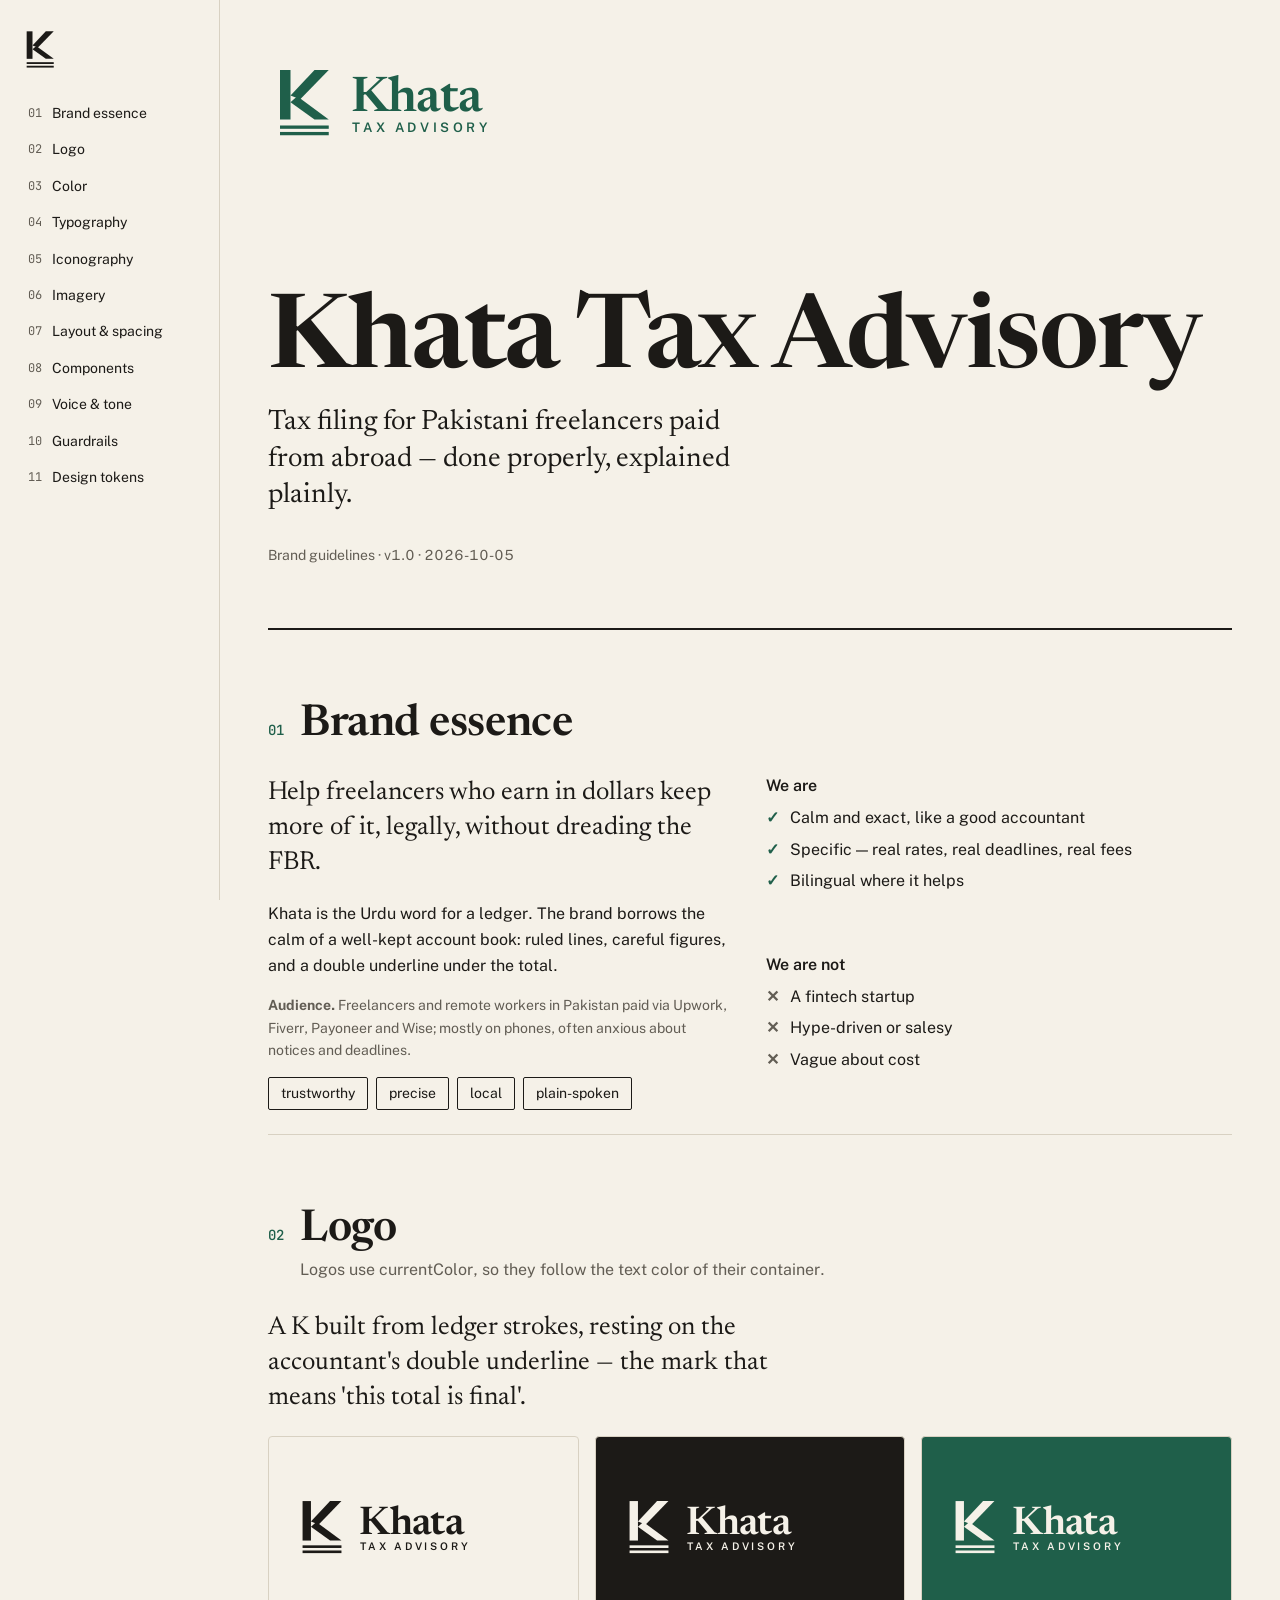
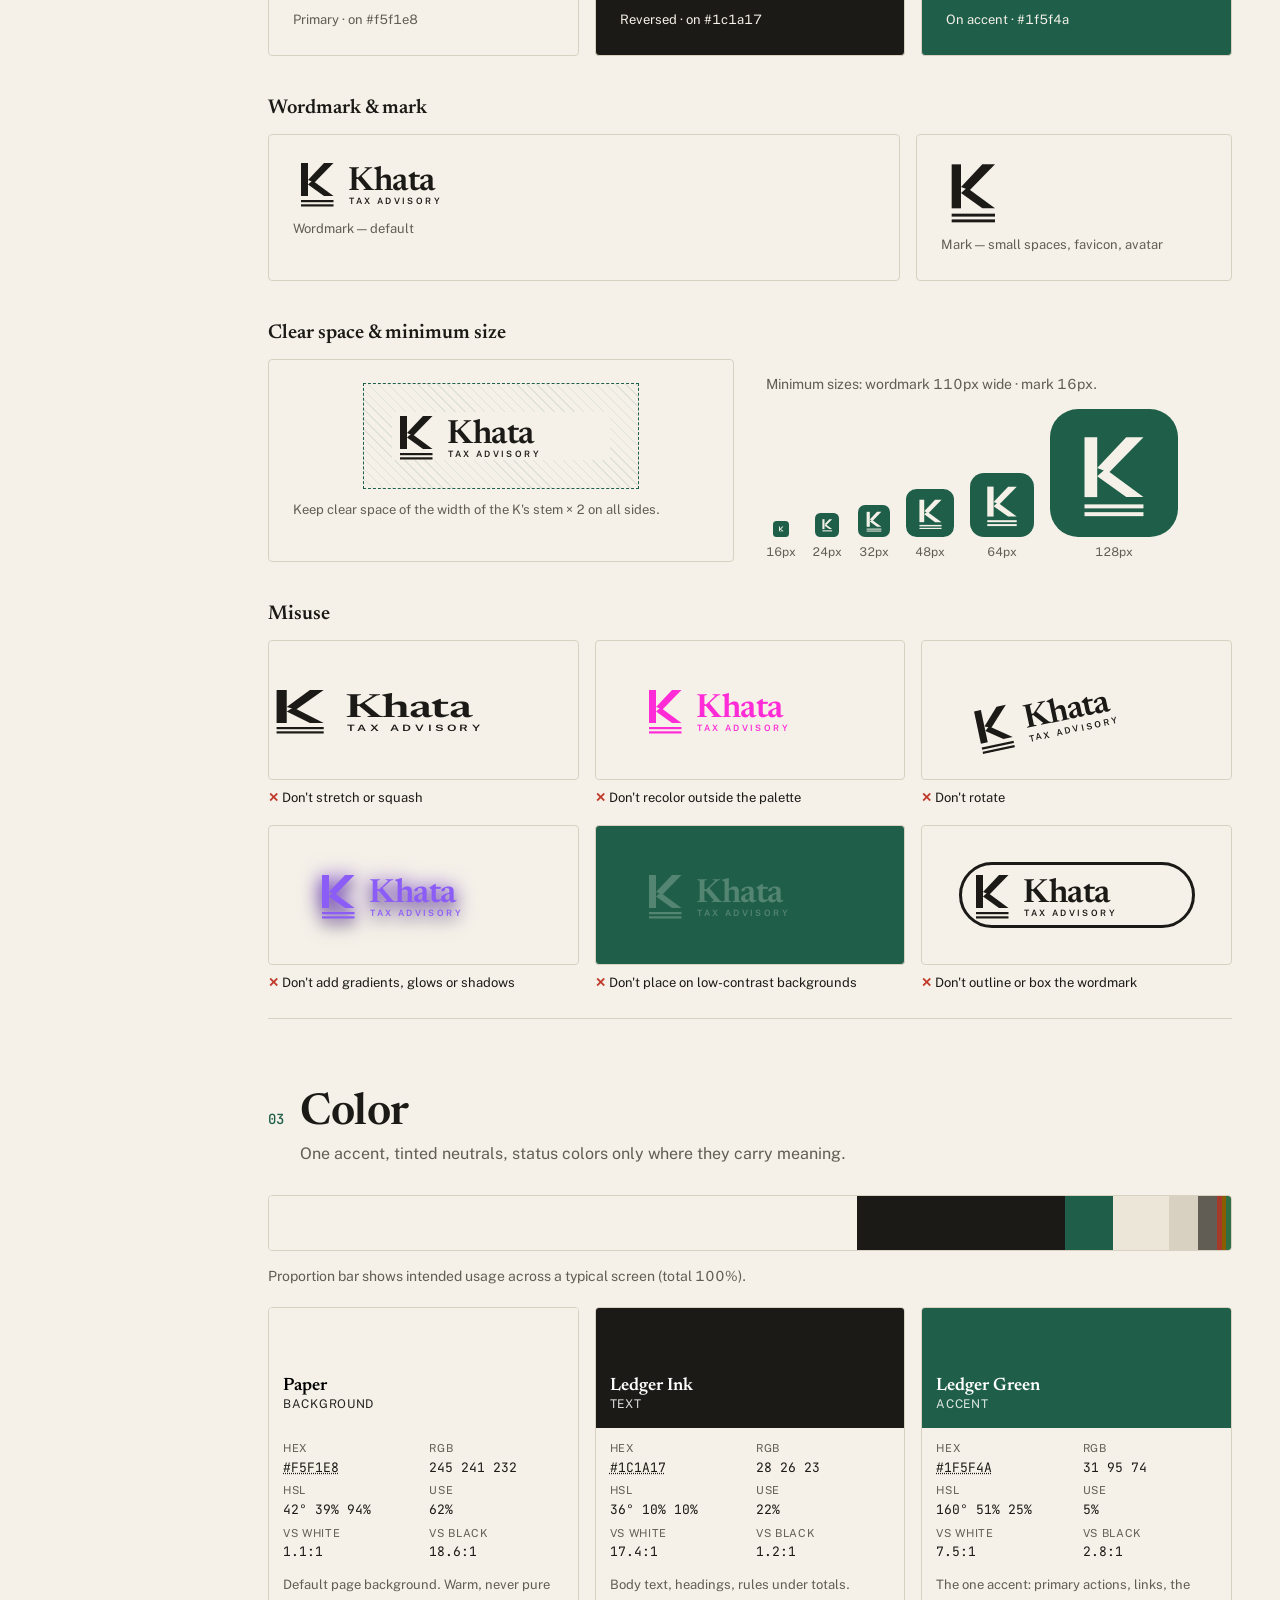
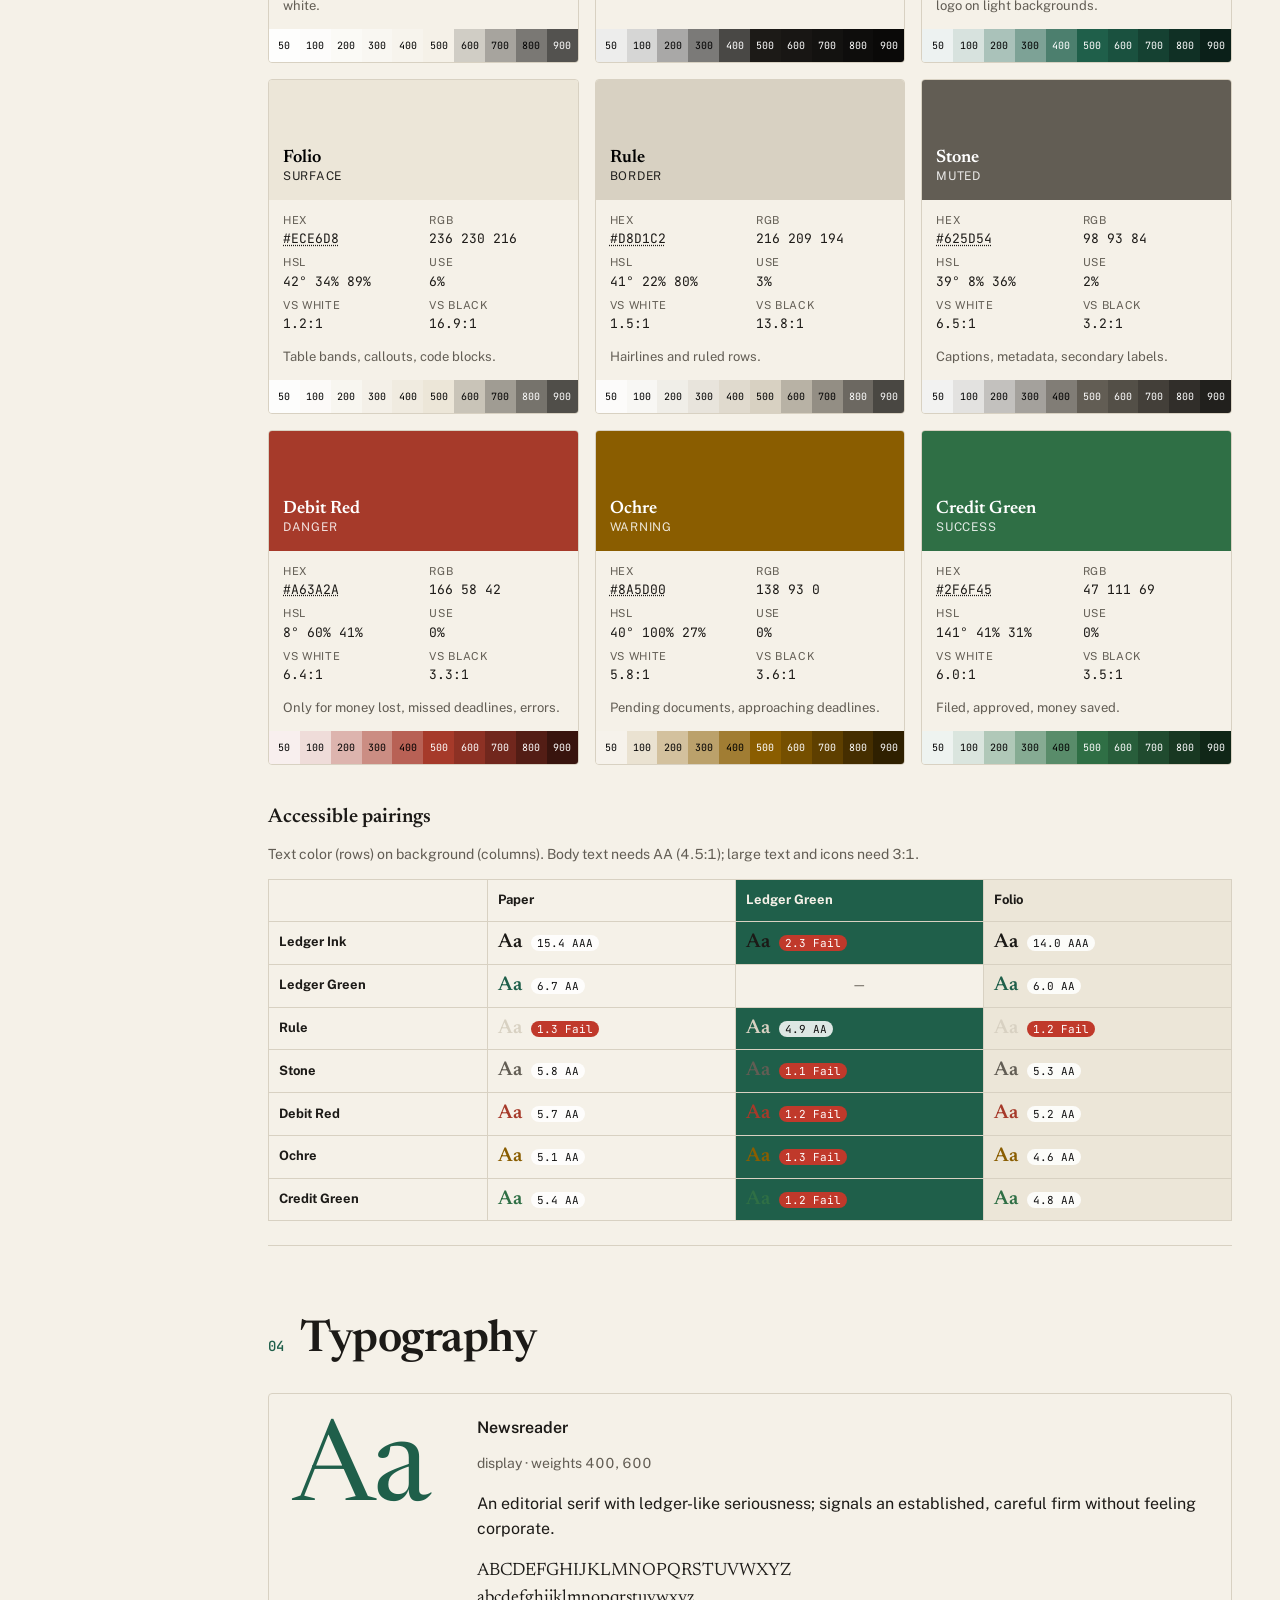
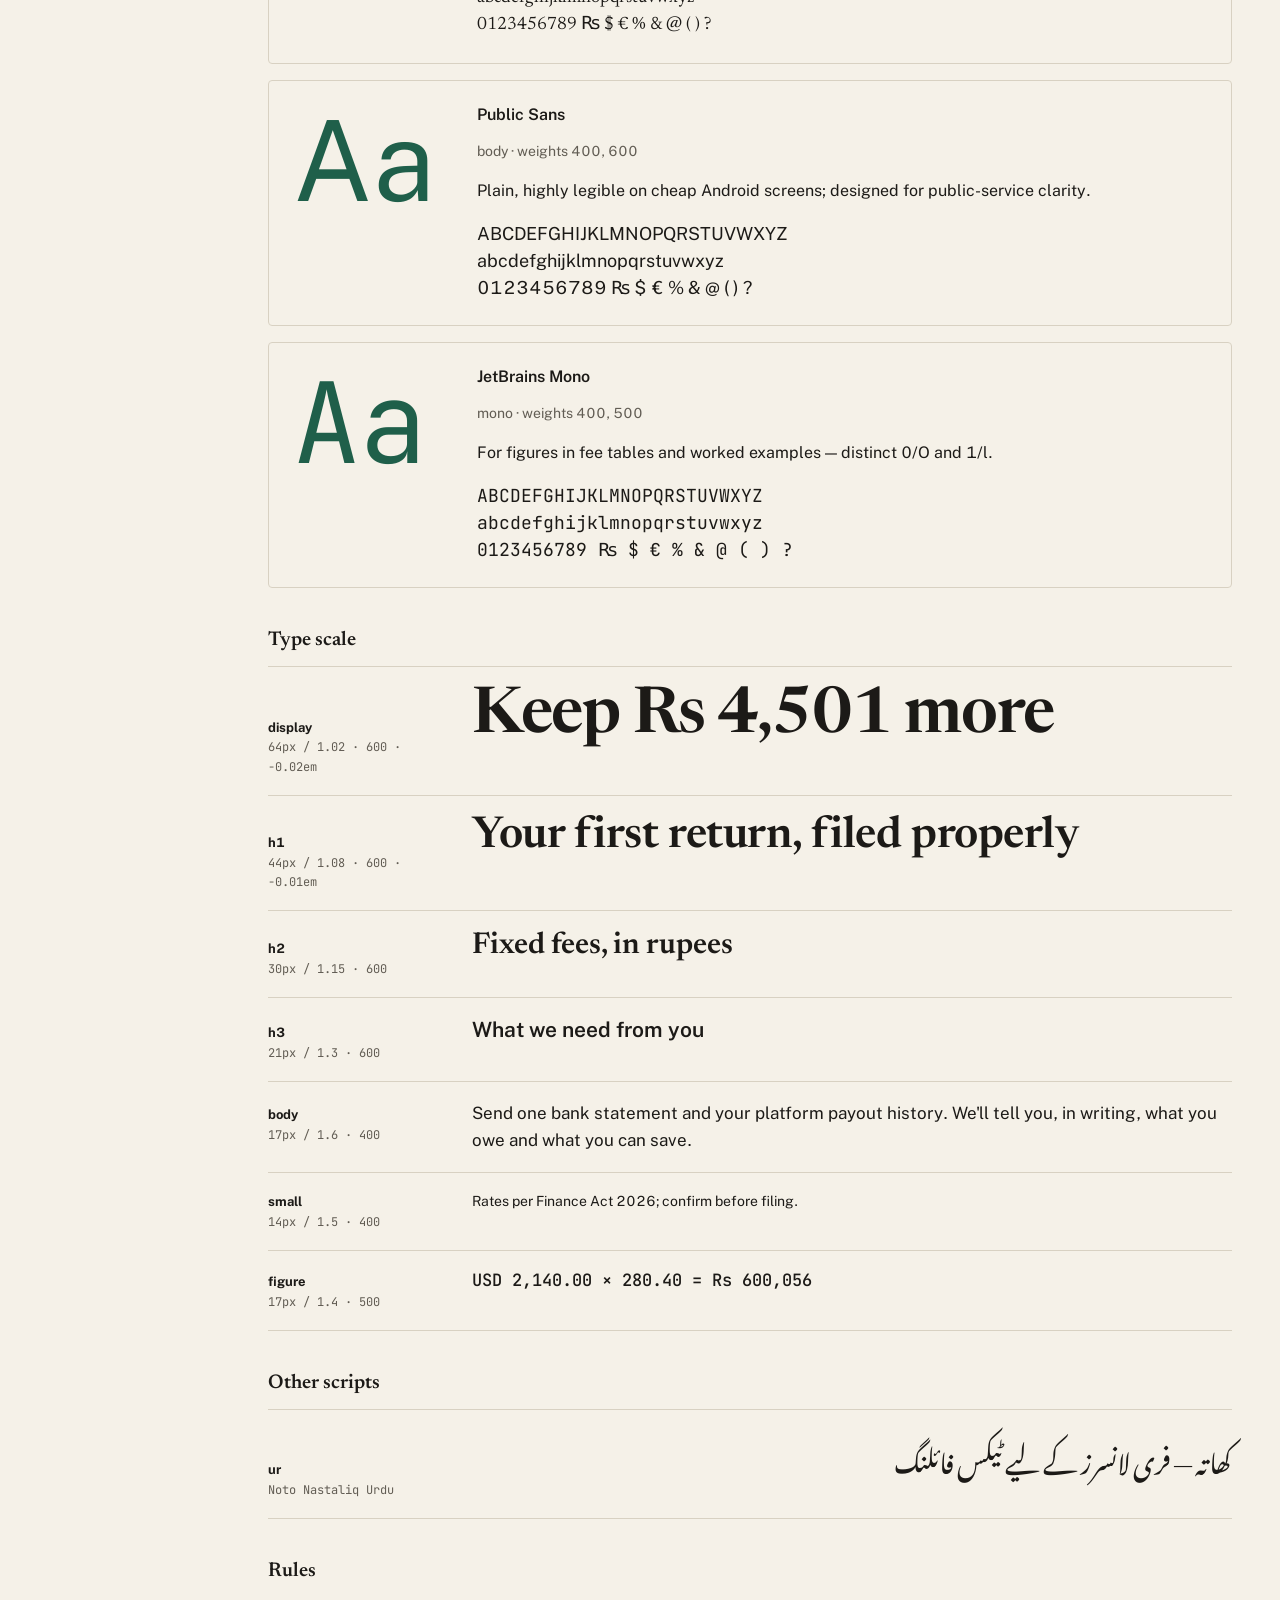
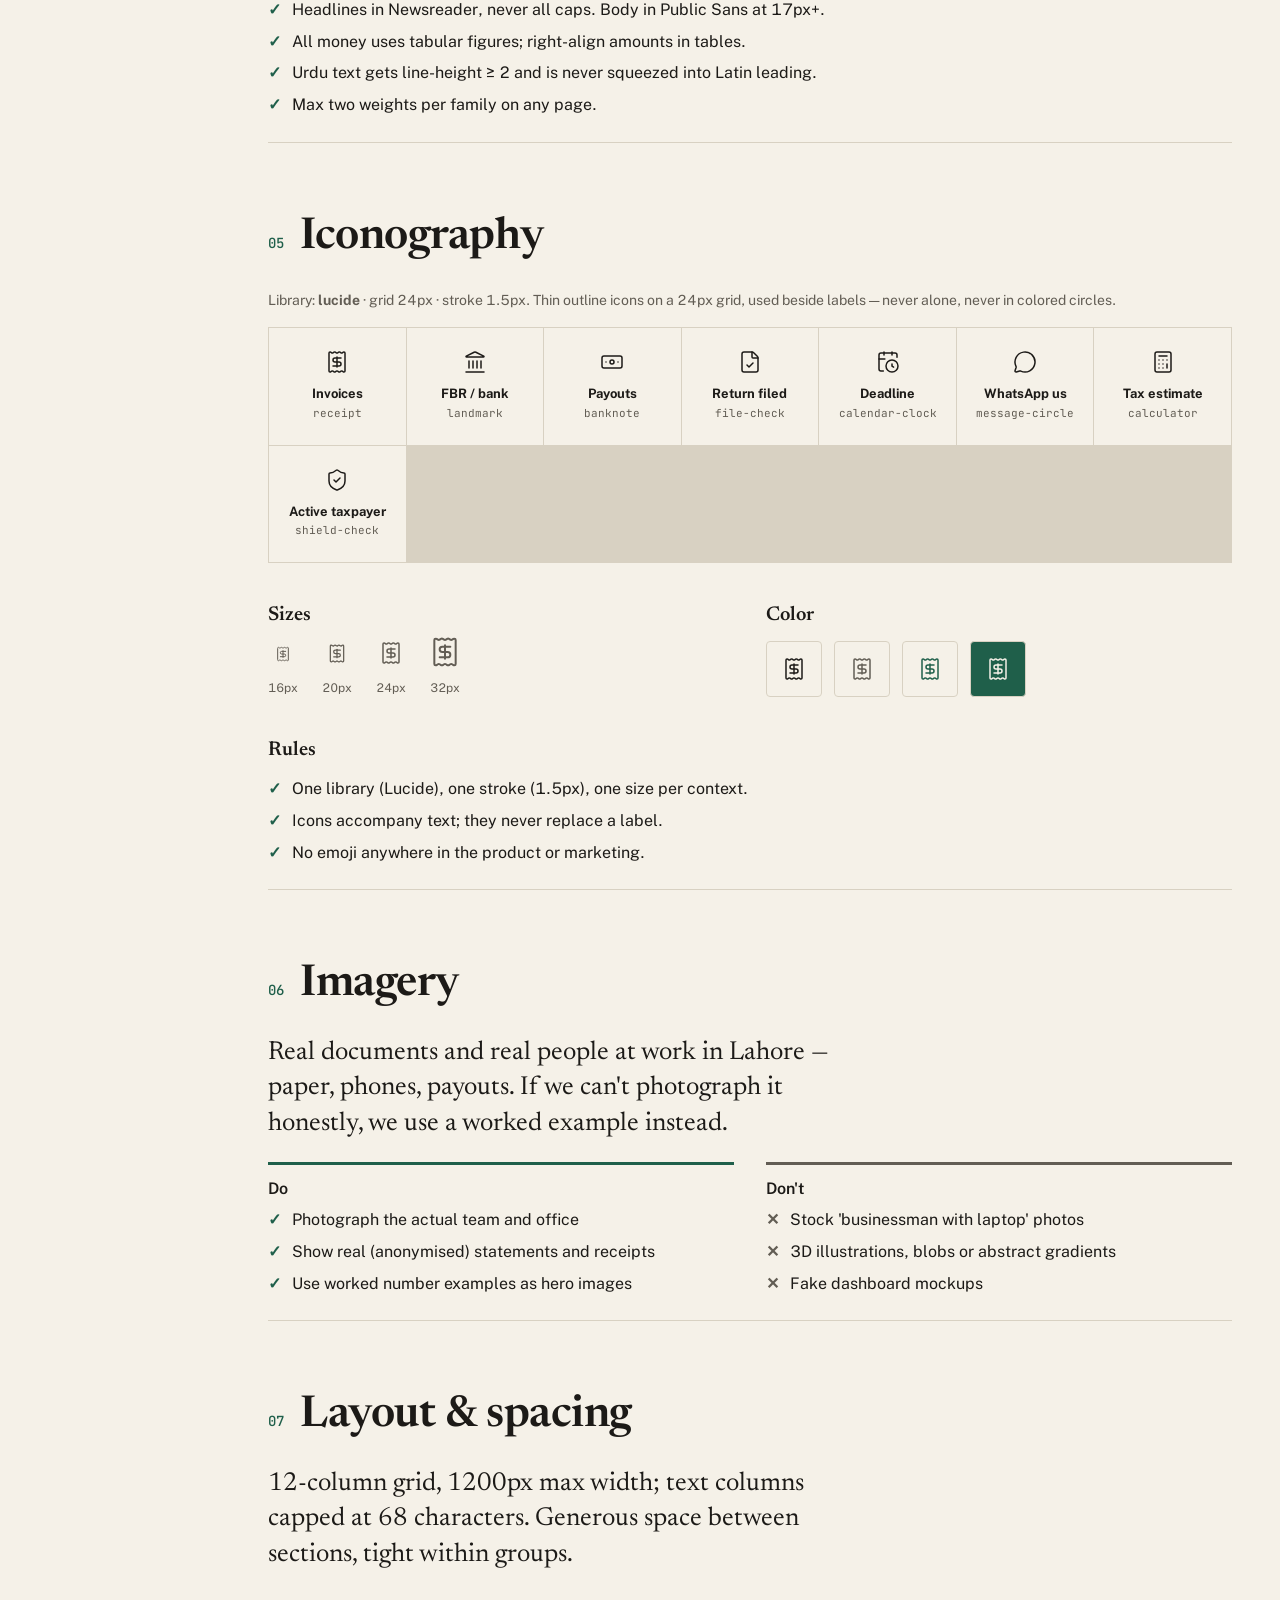
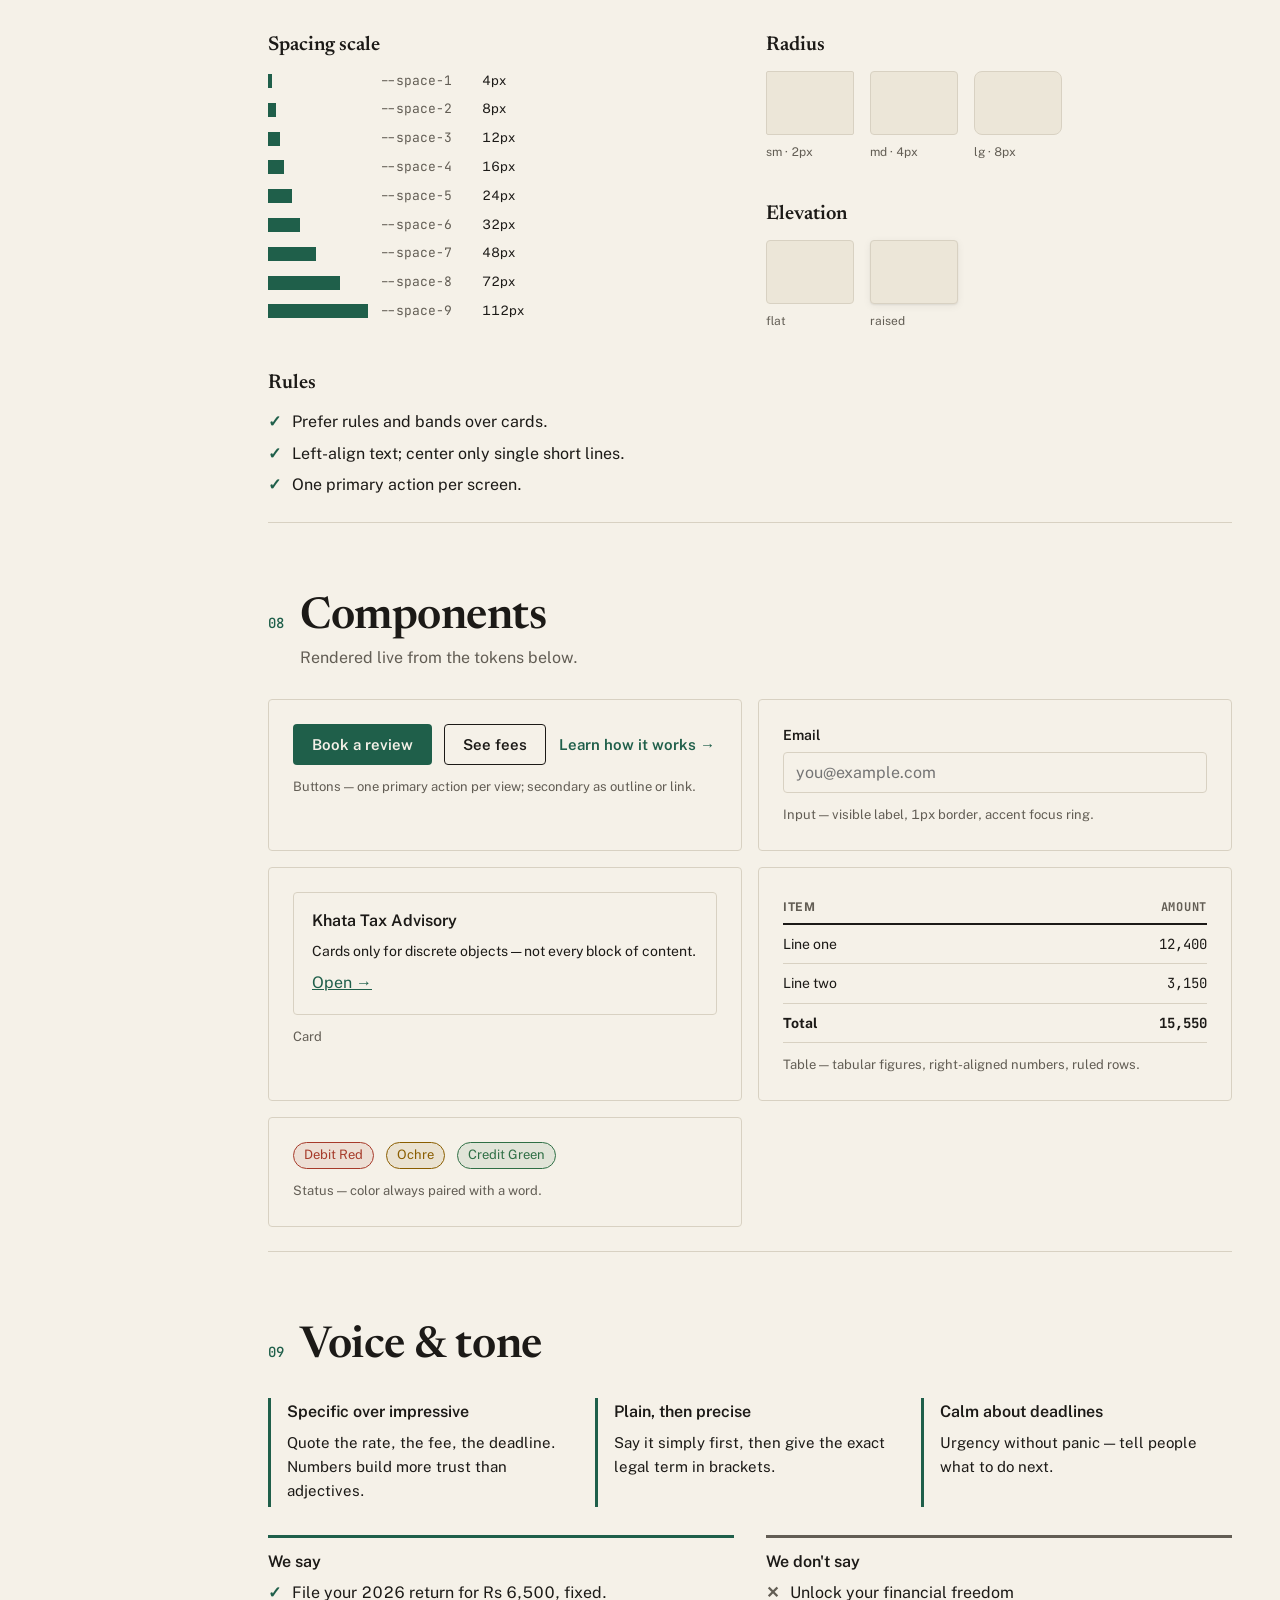
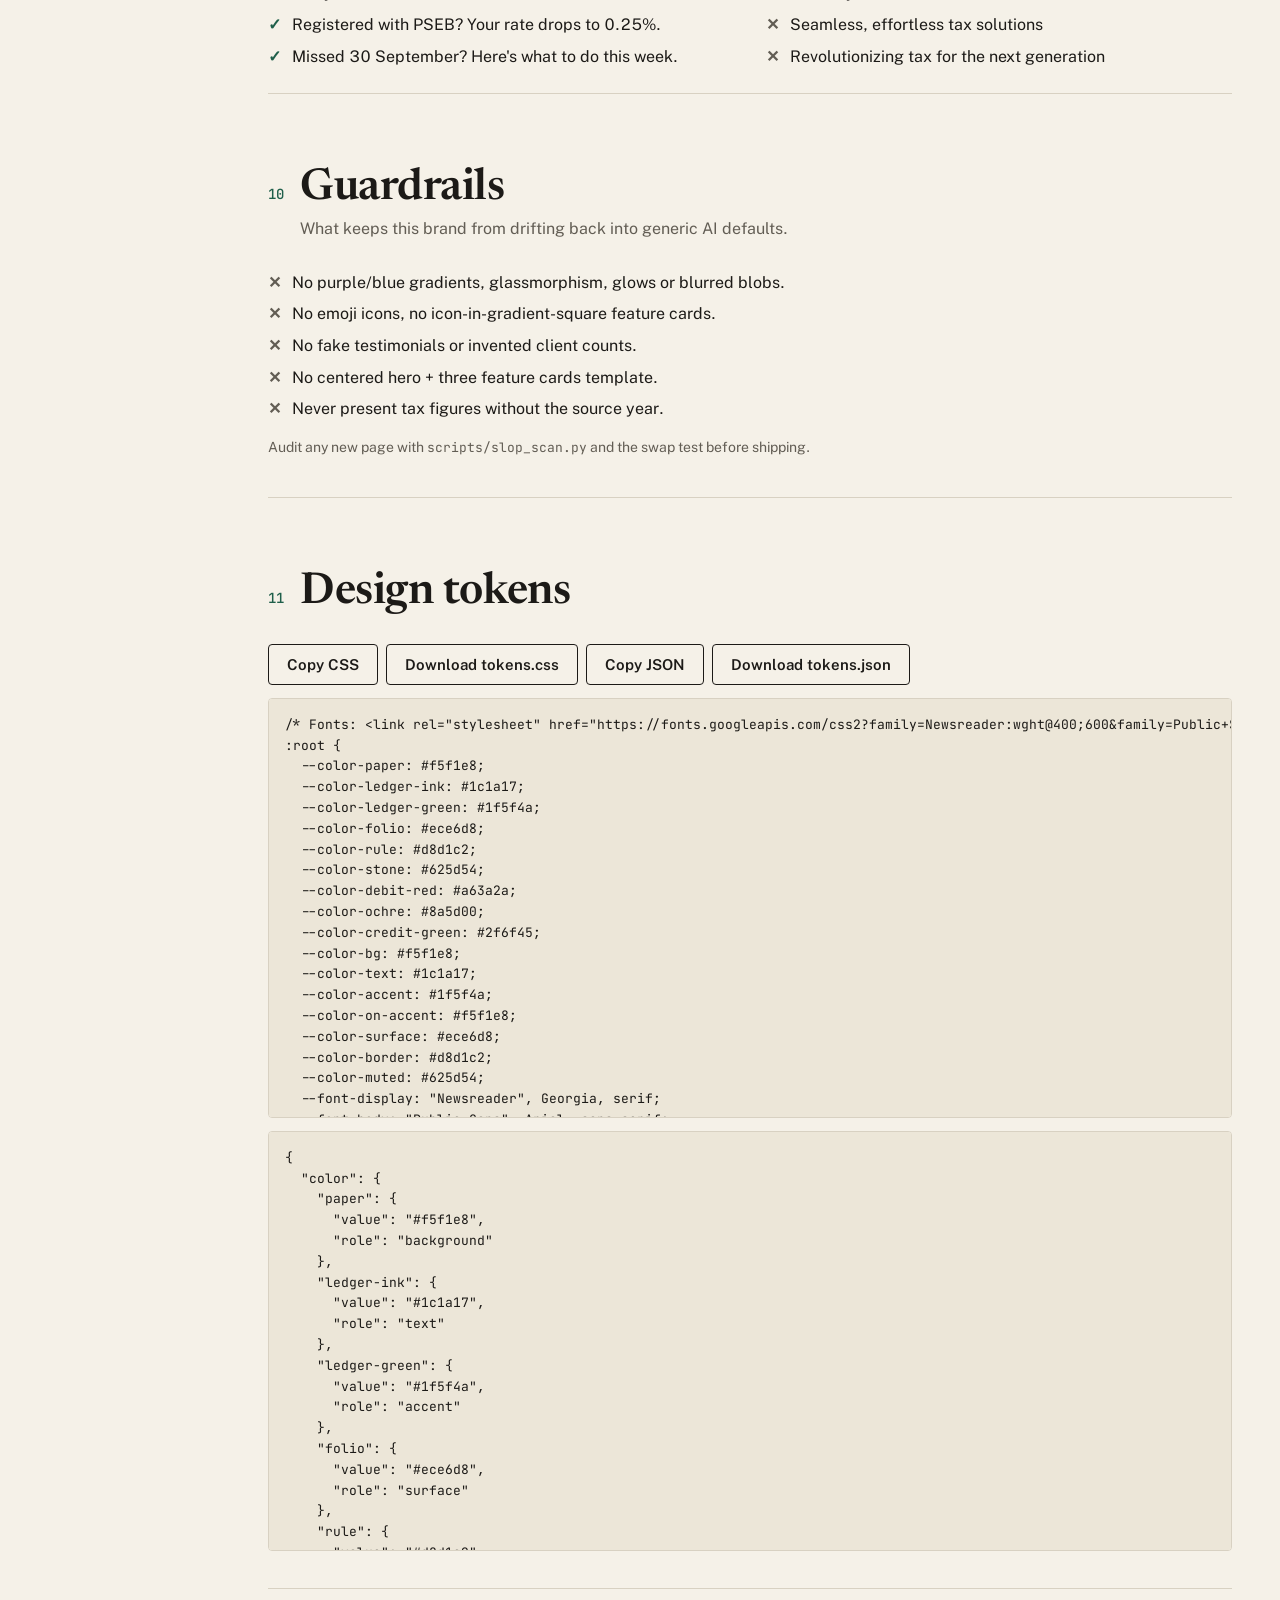
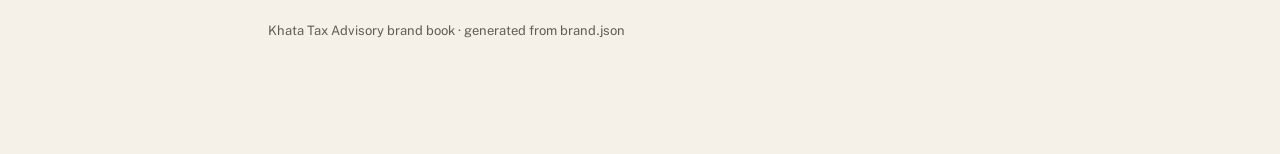
==== .claude/skills/anti-ai-slop-design/assets/example-book.html @ 40d3512c "Add reference board and slop scanner scripts - Implemented `ref_board.py` for fetching images and ge" ====
<!doctype html>
<html lang="en"><head><meta charset="utf-8"><meta name="viewport" content="width=device-width,initial-scale=1">
<title>Khata Tax Advisory Brand Book</title><link rel="preconnect" href="https://fonts.googleapis.com"><link rel="preconnect" href="https://fonts.gstatic.com" crossorigin><link rel="stylesheet" href="https://fonts.googleapis.com/css2?family=Newsreader:wght@400;600&amp;family=Public+Sans:wght@400;600&amp;family=JetBrains+Mono:wght@400;500&amp;family=Noto+Nastaliq+Urdu:wght@400;700&amp;display=swap"><style>
:root {
  --color-paper: #f5f1e8;
  --color-ledger-ink: #1c1a17;
  --color-ledger-green: #1f5f4a;
  --color-folio: #ece6d8;
  --color-rule: #d8d1c2;
  --color-stone: #625d54;
  --color-debit-red: #a63a2a;
  --color-ochre: #8a5d00;
  --color-credit-green: #2f6f45;
  --color-bg: #f5f1e8;
  --color-text: #1c1a17;
  --color-accent: #1f5f4a;
  --color-on-accent: #f5f1e8;
  --color-surface: #ece6d8;
  --color-border: #d8d1c2;
  --color-muted: #625d54;
  --font-display: "Newsreader", Georgia, serif;
  --font-body: "Public Sans", Arial, sans-serif;
  --font-mono: "JetBrains Mono", ui-monospace, monospace;
  --space-1: 4px;
  --space-2: 8px;
  --space-3: 12px;
  --space-4: 16px;
  --space-5: 24px;
  --space-6: 32px;
  --space-7: 48px;
  --space-8: 72px;
  --space-9: 112px;
  --radius-sm: 2px;
  --radius-md: 4px;
  --radius-lg: 8px;
  --shadow-flat: none;
  --shadow-raised: 0 1px 2px rgba(28,26,23,.08), 0 2px 8px rgba(28,26,23,.06);
  --text-display: 64px;
  --text-h1: 44px;
  --text-h2: 30px;
  --text-h3: 21px;
  --text-body: 17px;
  --text-small: 14px;
  --text-figure: 17px;
}
*{box-sizing:border-box}
html{scroll-behavior:smooth}
body{margin:0;background:var(--color-bg);color:var(--color-text);font:16px/1.6 var(--font-body);font-variant-numeric:tabular-nums}
.nav{position:fixed;inset:0 auto 0 0;width:220px;padding:28px 20px;border-right:1px solid var(--color-border);background:var(--color-bg);overflow:auto}
.navlogo{height:40px;margin-bottom:28px;color:var(--color-text)}.navlogo svg{height:100%;width:auto;max-width:100%}
.nav nav{display:grid;gap:2px}
.nav a{display:flex;gap:10px;padding:6px 8px;color:var(--color-text);text-decoration:none;font-size:14px;border-radius:var(--radius-sm,2px)}
.nav a span{font-family:var(--font-mono);color:var(--color-muted);font-size:12px;padding-top:2px}
.nav a:hover{background:var(--color-surface)}
main{margin-left:220px;padding:0 48px 80px;max-width:1240px}
.cover{min-height:70vh;display:flex;flex-direction:column;justify-content:flex-end;padding:64px 0 48px;border-bottom:2px solid var(--color-text)}
.cover-logo{color:var(--color-accent);height:72px;margin-bottom:auto}.cover-logo svg{height:100%;width:auto;max-width:100%}
.cover h1{font:600 clamp(48px,8vw,112px)/.95 var(--font-display);letter-spacing:-.02em;margin:48px 0 12px}
.tagline{font:400 clamp(20px,2.4vw,28px)/1.3 var(--font-display);margin:0 0 16px;max-width:30ch}
.sec{padding:72px 0 24px;border-bottom:1px solid var(--color-border)}
.sh{display:grid;grid-template-columns:auto 1fr;gap:4px 16px;align-items:baseline;margin-bottom:28px}
.num{font:500 14px var(--font-mono);color:var(--color-accent)}
.sh h2{font:600 clamp(30px,4vw,44px)/1.05 var(--font-display);margin:0;letter-spacing:-.01em}
.lede{grid-column:2;margin:0;color:var(--color-muted);max-width:60ch}
h3{font:600 20px/1.2 var(--font-display);margin:40px 0 14px}
h4{font:600 16px/1.3 var(--font-body);margin:0 0 8px}
.big{font:400 clamp(20px,2.2vw,26px)/1.35 var(--font-display);max-width:38ch;margin:0 0 20px}
.meta{color:var(--color-muted);font-size:14px}
code,pre{font-family:var(--font-mono);font-size:13px}
.cols2{display:grid;grid-template-columns:1fr 1fr;gap:32px}
ul.ticks,ul.crosses{list-style:none;padding:0;margin:0;display:grid;gap:6px}
ul.ticks li,ul.crosses li{padding-left:24px;position:relative}
ul.ticks li::before{content:"✓";position:absolute;left:0;color:var(--color-accent);font-weight:700}
ul.crosses li::before{content:"✕";position:absolute;left:0;color:var(--color-muted);font-weight:700}
.traits{display:flex;flex-wrap:wrap;gap:8px;margin-top:16px}
.trait{border:1px solid var(--color-text);padding:4px 12px;font-size:14px;border-radius:var(--radius-sm,2px)}
.isnot{display:grid;gap:24px}
.tile{margin:0;border:1px solid var(--color-border);padding:24px;border-radius:4px;display:flex;flex-direction:column;gap:12px}
.tile figcaption{font-size:13px;color:var(--color-muted)}
.lg{color:inherit;height:48px}.lg svg{height:100%;width:auto;max-width:100%;display:block}
.big-lg{height:64px;margin:32px auto}
.lg.mk{height:64px}
.logo-row{display:grid;grid-template-columns:repeat(3,1fr);gap:16px}
.hero-tile{min-height:220px;justify-content:space-between}
.logo-pair{display:grid;grid-template-columns:2fr 1fr;gap:16px}
.cs{align-self:center;padding:28px;outline:1px dashed var(--color-accent);background:repeating-linear-gradient(45deg,transparent 0 6px,color-mix(in srgb,var(--color-accent) 10%,transparent) 6px 7px)}
.cs .lg{background:var(--color-bg)}
.sizes{display:flex;flex-wrap:wrap;gap:16px;align-items:flex-end;margin-top:12px}
.sz{margin:0;display:grid;gap:6px;justify-items:center;font-size:12px;color:var(--color-muted)}
.appicon{color:var(--color-on-accent);background:var(--color-accent);border-radius:22%;padding:16%;display:grid;place-items:center}.appicon svg{width:100%;height:100%}
.donts{display:grid;grid-template-columns:repeat(3,1fr);gap:16px}
.dont{margin:0}.dont .tile{height:140px;align-items:center;justify-content:center;overflow:hidden}
.dont figcaption{font-size:13px;margin-top:8px}.dont figcaption b{color:#c0392b}
.prop{display:flex;height:56px;border:1px solid var(--color-border);border-radius:4px;overflow:hidden}
.swatches{display:grid;grid-template-columns:repeat(auto-fill,minmax(260px,1fr));gap:16px;margin-top:20px}
.sw{border:1px solid var(--color-border);border-radius:4px;overflow:hidden;display:flex;flex-direction:column}
.chip{height:120px;padding:14px;display:flex;flex-direction:column;justify-content:flex-end}
.chip b{font:600 18px var(--font-display)}.chip span{font-size:12px;opacity:.85;text-transform:uppercase;letter-spacing:.06em}
.sw dl{display:grid;grid-template-columns:1fr 1fr;gap:4px 12px;margin:12px 14px;font-size:13px}
.sw dt{color:var(--color-muted);font-size:11px;text-transform:uppercase;letter-spacing:.06em}.sw dd{margin:0;font-family:var(--font-mono)}
.note{margin:0 14px 12px;font-size:13px;color:var(--color-muted)}
.scale{display:grid;grid-template-columns:repeat(10,1fr);margin-top:auto}
.scale span{font:10px var(--font-mono);padding:10px 0;text-align:center}
.cp{font:inherit;background:none;border:0;padding:0;color:inherit;cursor:copy;text-decoration:underline dotted}
.tbl{overflow-x:auto}
.pairs{border-collapse:collapse;width:100%;font-size:13px}
.pairs th,.pairs td{padding:10px;border:1px solid var(--color-border);text-align:left;white-space:nowrap}
.pairs td b{font:600 20px var(--font-display);margin-right:6px}
.pairs td.na{color:var(--color-muted);text-align:center}
.g{font:11px var(--font-mono);padding:1px 6px;border-radius:999px;background:rgba(255,255,255,.85);color:#111}
.g-fail{background:#c0392b;color:#fff}.g-aa-large{background:#e3a008;color:#111}
.warnbox{margin-top:16px;border-left:4px solid #c0392b;padding:12px 16px;background:var(--color-surface)}
.fams{display:grid;gap:16px}
.fam{display:grid;grid-template-columns:160px 1fr;gap:24px;border:1px solid var(--color-border);border-radius:4px;padding:24px}
.spec{font-size:112px;line-height:1;color:var(--color-accent)}
.glyphs{font-size:18px;line-height:1.5;margin:0;word-break:break-all}
.scale-list{display:grid;border-top:1px solid var(--color-border)}
.ts{display:grid;grid-template-columns:180px 1fr;gap:24px;padding:18px 0;border-bottom:1px solid var(--color-border);align-items:baseline}
.ts-meta{display:grid;font-size:13px}.ts-meta span{color:var(--color-muted);font-family:var(--font-mono);font-size:12px}
.ts-sample{overflow-wrap:anywhere}
.icons{display:grid;grid-template-columns:repeat(auto-fill,minmax(130px,1fr));gap:1px;background:var(--color-border);border:1px solid var(--color-border);margin-top:16px}
.icell{margin:0;background:var(--color-bg);padding:22px 12px;display:grid;justify-items:center;gap:10px;text-align:center}
.icell figcaption{display:grid;font-size:13px}.icell code{color:var(--color-muted);font-size:11px}
.ic{display:inline-grid;place-items:center;color:currentColor}.ic svg{width:100%;height:100%}
.ic.mask{background:currentColor;-webkit-mask-size:contain;mask-size:contain;-webkit-mask-repeat:no-repeat;mask-repeat:no-repeat;-webkit-mask-position:center;mask-position:center}
.isizes{display:flex;gap:24px;align-items:center}
.isz{display:grid;justify-items:center;gap:8px;font-size:12px;color:var(--color-muted)}
.icolors{display:flex;gap:12px}.icolors>span{display:grid;place-items:center;width:56px;height:56px;border:1px solid var(--color-border);border-radius:4px}
.do,.dontl{border-top:3px solid var(--color-accent);padding-top:14px}.dontl{border-top-color:var(--color-muted)}
.spacing{display:grid;gap:8px}
.sp{display:grid;grid-template-columns:100px 90px 1fr;gap:12px;align-items:center;font-size:13px}
.sp .bar{height:14px;background:var(--color-accent);display:block;max-width:100px}
.sp code{color:var(--color-muted)}
.rads{display:flex;gap:16px;flex-wrap:wrap}
.rad{margin:0;display:grid;gap:8px;font-size:12px;color:var(--color-muted)}
.rad div{width:88px;height:64px;background:var(--color-surface);border:1px solid var(--color-border)}
.comp-grid{display:grid;grid-template-columns:repeat(auto-fill,minmax(320px,1fr));gap:16px}
.comp .row{display:flex;flex-wrap:wrap;gap:12px;align-items:center}
.btn{font:600 15px var(--font-body);padding:11px 18px;border-radius:4px;border:1px solid transparent;cursor:pointer;text-decoration:none;display:inline-block}
.btn.primary{background:var(--color-accent);color:var(--color-on-accent)}
.btn.primary:hover{background:color-mix(in srgb,var(--color-accent) 88%,black)}
.btn.secondary{background:transparent;color:var(--color-text);border-color:var(--color-text)}
.btn.link{color:var(--color-accent);padding-inline:0}
.btn:focus-visible,input:focus-visible{outline:2px solid var(--color-accent);outline-offset:2px}
.field{display:grid;gap:6px;font-size:14px;font-weight:600}
.field input{font:16px var(--font-body);padding:10px 12px;border:1px solid var(--color-border);border-radius:4px;background:var(--color-bg);color:var(--color-text)}
.card{border:1px solid var(--color-border);border-radius:4px;padding:18px}.card p{margin:0 0 8px;font-size:14px}.card a{color:var(--color-accent)}
.dt{border-collapse:collapse;width:100%;font-size:14px}.dt th{text-align:left;font-size:12px;text-transform:uppercase;letter-spacing:.06em;color:var(--color-muted);border-bottom:2px solid var(--color-text);padding:6px 0}
.dt td{border-bottom:1px solid var(--color-border);padding:8px 0}.dt .n{text-align:right;font-family:var(--font-mono)}
.badge{font-size:13px;padding:2px 10px;border:1px solid;border-radius:999px}
.prs{display:grid;grid-template-columns:repeat(auto-fill,minmax(240px,1fr));gap:16px;margin-bottom:28px}
.pr{border-left:3px solid var(--color-accent);padding:4px 0 4px 16px}.pr p{margin:0;font-size:15px}
.tokbar{display:flex;flex-wrap:wrap;gap:8px;margin-bottom:12px}
pre{background:var(--color-surface);border:1px solid var(--color-border);padding:16px;overflow:auto;border-radius:4px;max-height:420px}
.foot{padding:32px 0;color:var(--color-muted);font-size:13px}
@media (max-width:960px){
  .nav{position:sticky;top:0;width:auto;inset:auto;border-right:0;border-bottom:1px solid var(--color-border);padding:10px 16px;z-index:5;display:flex;gap:16px;align-items:center}
  .navlogo{height:28px;margin:0;flex:none}.nav nav{display:flex;overflow-x:auto;gap:4px}.nav a{white-space:nowrap}
  main{margin-left:0;padding:0 16px 64px}
  .cols2,.logo-row,.logo-pair{grid-template-columns:1fr}.donts{grid-template-columns:1fr 1fr}
  .fam{grid-template-columns:1fr}.spec{font-size:80px}.ts{grid-template-columns:1fr;gap:6px}
}
@media print{.nav,.tokbar{display:none}main{margin:0;padding:0}.sec{break-inside:avoid-page}}
</style></head>
<body>
<aside class="nav"><div class="navlogo"><svg xmlns='http://www.w3.org/2000/svg' viewBox='0 0 48 48' fill='currentColor'><rect x='8' y='4' width='7' height='33'/><path d='M15 21 L31 4 H40.5 L21.5 23.5 Z'/><path d='M19.5 21.5 L40.5 37 H31 L15 25.5 Z'/><rect x='8' y='41' width='32.5' height='2.2'/><rect x='8' y='45.3' width='32.5' height='2.2'/></svg></div><nav><a href="#essence"><span>01</span>Brand essence</a><a href="#logo"><span>02</span>Logo</a><a href="#color"><span>03</span>Color</a><a href="#type"><span>04</span>Typography</a><a href="#icons"><span>05</span>Iconography</a><a href="#imagery"><span>06</span>Imagery</a><a href="#layout"><span>07</span>Layout &amp; spacing</a><a href="#components"><span>08</span>Components</a><a href="#voice"><span>09</span>Voice &amp; tone</a><a href="#guardrails"><span>10</span>Guardrails</a><a href="#tokens"><span>11</span>Design tokens</a></nav></aside>
<main>
<header class="cover">
  <div class="cover-logo"><svg xmlns='http://www.w3.org/2000/svg' viewBox='0 0 236 52' fill='currentColor'><g transform='scale(1.0833)'><rect x='8' y='4' width='7' height='33'/><path d='M15 21 L31 4 H40.5 L21.5 23.5 Z'/><path d='M19.5 21.5 L40.5 37 H31 L15 25.5 Z'/><rect x='8' y='41' width='32.5' height='2.2'/><rect x='8' y='45.3' width='32.5' height='2.2'/></g><text x='60' y='34' font-family='Newsreader, Georgia, serif' font-size='36' font-weight='600' letter-spacing='-0.6'>Khata</text><text x='61' y='49' font-family='Public Sans, Arial, sans-serif' font-size='9.5' font-weight='600' letter-spacing='2.6'>TAX ADVISORY</text></svg></div>
  <h1>Khata Tax Advisory</h1><p class="tagline">Tax filing for Pakistani freelancers paid from abroad — done properly, explained plainly.</p>
  <p class="meta">Brand guidelines · v1.0 · 2026-10-05</p>
</header>
<section id="essence" class="sec"><header class="sh"><span class="num">01</span><h2>Brand essence</h2></header>
<div class="cols2">
  <div><p class="big">Help freelancers who earn in dollars keep more of it, legally, without dreading the FBR.</p>
       <p>Khata is the Urdu word for a ledger. The brand borrows the calm of a well-kept account book: ruled lines, careful figures, and a double underline under the total.</p>
       <p class="meta"><b>Audience.</b> Freelancers and remote workers in Pakistan paid via Upwork, Fiverr, Payoneer and Wise; mostly on phones, often anxious about notices and deadlines.</p>
       <div class="traits"><span class="trait">trustworthy</span><span class="trait">precise</span><span class="trait">local</span><span class="trait">plain-spoken</span></div></div>
  <div class="isnot">
    <div><h4>We are</h4><ul class="ticks"><li>Calm and exact, like a good accountant</li><li>Specific — real rates, real deadlines, real fees</li><li>Bilingual where it helps</li></ul></div>
    <div><h4>We are not</h4><ul class="crosses"><li>A fintech startup</li><li>Hype-driven or salesy</li><li>Vague about cost</li></ul></div>
  </div>
</div></section><section id="logo" class="sec"><header class="sh"><span class="num">02</span><h2>Logo</h2><p class=lede>Logos use currentColor, so they follow the text color of their container.</p></header>
<p class="big">A K built from ledger strokes, resting on the accountant&#x27;s double underline — the mark that means &#x27;this total is final&#x27;.</p>
<div class="logo-row">
  <figure class="tile hero-tile" style="background:#f5f1e8;color:#1c1a17"><div class="lg big-lg"><svg xmlns='http://www.w3.org/2000/svg' viewBox='0 0 236 52' fill='currentColor'><g transform='scale(1.0833)'><rect x='8' y='4' width='7' height='33'/><path d='M15 21 L31 4 H40.5 L21.5 23.5 Z'/><path d='M19.5 21.5 L40.5 37 H31 L15 25.5 Z'/><rect x='8' y='41' width='32.5' height='2.2'/><rect x='8' y='45.3' width='32.5' height='2.2'/></g><text x='60' y='34' font-family='Newsreader, Georgia, serif' font-size='36' font-weight='600' letter-spacing='-0.6'>Khata</text><text x='61' y='49' font-family='Public Sans, Arial, sans-serif' font-size='9.5' font-weight='600' letter-spacing='2.6'>TAX ADVISORY</text></svg></div><figcaption>Primary · on #f5f1e8</figcaption></figure>
  <figure class="tile hero-tile" style="background:#1c1a17;color:#f5f1e8"><div class="lg big-lg"><svg xmlns='http://www.w3.org/2000/svg' viewBox='0 0 236 52' fill='currentColor'><g transform='scale(1.0833)'><rect x='8' y='4' width='7' height='33'/><path d='M15 21 L31 4 H40.5 L21.5 23.5 Z'/><path d='M19.5 21.5 L40.5 37 H31 L15 25.5 Z'/><rect x='8' y='41' width='32.5' height='2.2'/><rect x='8' y='45.3' width='32.5' height='2.2'/></g><text x='60' y='34' font-family='Newsreader, Georgia, serif' font-size='36' font-weight='600' letter-spacing='-0.6'>Khata</text><text x='61' y='49' font-family='Public Sans, Arial, sans-serif' font-size='9.5' font-weight='600' letter-spacing='2.6'>TAX ADVISORY</text></svg></div><figcaption style="color:#f5f1e8">Reversed · on #1c1a17</figcaption></figure>
  <figure class="tile hero-tile" style="background:#1f5f4a;color:#f5f1e8"><div class="lg big-lg"><svg xmlns='http://www.w3.org/2000/svg' viewBox='0 0 236 52' fill='currentColor'><g transform='scale(1.0833)'><rect x='8' y='4' width='7' height='33'/><path d='M15 21 L31 4 H40.5 L21.5 23.5 Z'/><path d='M19.5 21.5 L40.5 37 H31 L15 25.5 Z'/><rect x='8' y='41' width='32.5' height='2.2'/><rect x='8' y='45.3' width='32.5' height='2.2'/></g><text x='60' y='34' font-family='Newsreader, Georgia, serif' font-size='36' font-weight='600' letter-spacing='-0.6'>Khata</text><text x='61' y='49' font-family='Public Sans, Arial, sans-serif' font-size='9.5' font-weight='600' letter-spacing='2.6'>TAX ADVISORY</text></svg></div><figcaption style="color:#f5f1e8">On accent · #1f5f4a</figcaption></figure>
</div>
<h3>Wordmark &amp; mark</h3><div class="logo-pair"><figure class="tile"><div class="lg"><svg xmlns='http://www.w3.org/2000/svg' viewBox='0 0 236 52' fill='currentColor'><g transform='scale(1.0833)'><rect x='8' y='4' width='7' height='33'/><path d='M15 21 L31 4 H40.5 L21.5 23.5 Z'/><path d='M19.5 21.5 L40.5 37 H31 L15 25.5 Z'/><rect x='8' y='41' width='32.5' height='2.2'/><rect x='8' y='45.3' width='32.5' height='2.2'/></g><text x='60' y='34' font-family='Newsreader, Georgia, serif' font-size='36' font-weight='600' letter-spacing='-0.6'>Khata</text><text x='61' y='49' font-family='Public Sans, Arial, sans-serif' font-size='9.5' font-weight='600' letter-spacing='2.6'>TAX ADVISORY</text></svg></div><figcaption>Wordmark — default</figcaption></figure><figure class="tile"><div class="lg mk"><svg xmlns='http://www.w3.org/2000/svg' viewBox='0 0 48 48' fill='currentColor'><rect x='8' y='4' width='7' height='33'/><path d='M15 21 L31 4 H40.5 L21.5 23.5 Z'/><path d='M19.5 21.5 L40.5 37 H31 L15 25.5 Z'/><rect x='8' y='41' width='32.5' height='2.2'/><rect x='8' y='45.3' width='32.5' height='2.2'/></svg></div><figcaption>Mark — small spaces, favicon, avatar</figcaption></figure></div>
<h3>Clear space &amp; minimum size</h3>
<div class="cols2">
  <figure class="tile clear"><div class="cs"><div class="lg"><svg xmlns='http://www.w3.org/2000/svg' viewBox='0 0 236 52' fill='currentColor'><g transform='scale(1.0833)'><rect x='8' y='4' width='7' height='33'/><path d='M15 21 L31 4 H40.5 L21.5 23.5 Z'/><path d='M19.5 21.5 L40.5 37 H31 L15 25.5 Z'/><rect x='8' y='41' width='32.5' height='2.2'/><rect x='8' y='45.3' width='32.5' height='2.2'/></g><text x='60' y='34' font-family='Newsreader, Georgia, serif' font-size='36' font-weight='600' letter-spacing='-0.6'>Khata</text><text x='61' y='49' font-family='Public Sans, Arial, sans-serif' font-size='9.5' font-weight='600' letter-spacing='2.6'>TAX ADVISORY</text></svg></div></div><figcaption>Keep clear space of the width of the K&#x27;s stem × 2 on all sides.</figcaption></figure>
  <div><p class="meta">Minimum sizes: wordmark 110px wide · mark 16px.</p>
  <div class="sizes"><figure class="sz"><div class="appicon" style="width:16px;height:16px"><svg xmlns='http://www.w3.org/2000/svg' viewBox='0 0 48 48' fill='currentColor'><rect x='8' y='4' width='7' height='33'/><path d='M15 21 L31 4 H40.5 L21.5 23.5 Z'/><path d='M19.5 21.5 L40.5 37 H31 L15 25.5 Z'/><rect x='8' y='41' width='32.5' height='2.2'/><rect x='8' y='45.3' width='32.5' height='2.2'/></svg></div><figcaption>16px</figcaption></figure><figure class="sz"><div class="appicon" style="width:24px;height:24px"><svg xmlns='http://www.w3.org/2000/svg' viewBox='0 0 48 48' fill='currentColor'><rect x='8' y='4' width='7' height='33'/><path d='M15 21 L31 4 H40.5 L21.5 23.5 Z'/><path d='M19.5 21.5 L40.5 37 H31 L15 25.5 Z'/><rect x='8' y='41' width='32.5' height='2.2'/><rect x='8' y='45.3' width='32.5' height='2.2'/></svg></div><figcaption>24px</figcaption></figure><figure class="sz"><div class="appicon" style="width:32px;height:32px"><svg xmlns='http://www.w3.org/2000/svg' viewBox='0 0 48 48' fill='currentColor'><rect x='8' y='4' width='7' height='33'/><path d='M15 21 L31 4 H40.5 L21.5 23.5 Z'/><path d='M19.5 21.5 L40.5 37 H31 L15 25.5 Z'/><rect x='8' y='41' width='32.5' height='2.2'/><rect x='8' y='45.3' width='32.5' height='2.2'/></svg></div><figcaption>32px</figcaption></figure><figure class="sz"><div class="appicon" style="width:48px;height:48px"><svg xmlns='http://www.w3.org/2000/svg' viewBox='0 0 48 48' fill='currentColor'><rect x='8' y='4' width='7' height='33'/><path d='M15 21 L31 4 H40.5 L21.5 23.5 Z'/><path d='M19.5 21.5 L40.5 37 H31 L15 25.5 Z'/><rect x='8' y='41' width='32.5' height='2.2'/><rect x='8' y='45.3' width='32.5' height='2.2'/></svg></div><figcaption>48px</figcaption></figure><figure class="sz"><div class="appicon" style="width:64px;height:64px"><svg xmlns='http://www.w3.org/2000/svg' viewBox='0 0 48 48' fill='currentColor'><rect x='8' y='4' width='7' height='33'/><path d='M15 21 L31 4 H40.5 L21.5 23.5 Z'/><path d='M19.5 21.5 L40.5 37 H31 L15 25.5 Z'/><rect x='8' y='41' width='32.5' height='2.2'/><rect x='8' y='45.3' width='32.5' height='2.2'/></svg></div><figcaption>64px</figcaption></figure><figure class="sz"><div class="appicon" style="width:128px;height:128px"><svg xmlns='http://www.w3.org/2000/svg' viewBox='0 0 48 48' fill='currentColor'><rect x='8' y='4' width='7' height='33'/><path d='M15 21 L31 4 H40.5 L21.5 23.5 Z'/><path d='M19.5 21.5 L40.5 37 H31 L15 25.5 Z'/><rect x='8' y='41' width='32.5' height='2.2'/><rect x='8' y='45.3' width='32.5' height='2.2'/></svg></div><figcaption>128px</figcaption></figure></div></div>
</div>
<h3>Misuse</h3>
<div class="donts"><figure class="dont"><div class="tile" style=""><div class="lg" style="transform:scaleX(1.45)"><svg xmlns='http://www.w3.org/2000/svg' viewBox='0 0 236 52' fill='currentColor'><g transform='scale(1.0833)'><rect x='8' y='4' width='7' height='33'/><path d='M15 21 L31 4 H40.5 L21.5 23.5 Z'/><path d='M19.5 21.5 L40.5 37 H31 L15 25.5 Z'/><rect x='8' y='41' width='32.5' height='2.2'/><rect x='8' y='45.3' width='32.5' height='2.2'/></g><text x='60' y='34' font-family='Newsreader, Georgia, serif' font-size='36' font-weight='600' letter-spacing='-0.6'>Khata</text><text x='61' y='49' font-family='Public Sans, Arial, sans-serif' font-size='9.5' font-weight='600' letter-spacing='2.6'>TAX ADVISORY</text></svg></div></div><figcaption><b>✕</b> Don&#x27;t stretch or squash</figcaption></figure><figure class="dont"><div class="tile" style="color:#ff2bd6"><div class="lg" style=""><svg xmlns='http://www.w3.org/2000/svg' viewBox='0 0 236 52' fill='currentColor'><g transform='scale(1.0833)'><rect x='8' y='4' width='7' height='33'/><path d='M15 21 L31 4 H40.5 L21.5 23.5 Z'/><path d='M19.5 21.5 L40.5 37 H31 L15 25.5 Z'/><rect x='8' y='41' width='32.5' height='2.2'/><rect x='8' y='45.3' width='32.5' height='2.2'/></g><text x='60' y='34' font-family='Newsreader, Georgia, serif' font-size='36' font-weight='600' letter-spacing='-0.6'>Khata</text><text x='61' y='49' font-family='Public Sans, Arial, sans-serif' font-size='9.5' font-weight='600' letter-spacing='2.6'>TAX ADVISORY</text></svg></div></div><figcaption><b>✕</b> Don&#x27;t recolor outside the palette</figcaption></figure><figure class="dont"><div class="tile" style=""><div class="lg" style="transform:rotate(-12deg)"><svg xmlns='http://www.w3.org/2000/svg' viewBox='0 0 236 52' fill='currentColor'><g transform='scale(1.0833)'><rect x='8' y='4' width='7' height='33'/><path d='M15 21 L31 4 H40.5 L21.5 23.5 Z'/><path d='M19.5 21.5 L40.5 37 H31 L15 25.5 Z'/><rect x='8' y='41' width='32.5' height='2.2'/><rect x='8' y='45.3' width='32.5' height='2.2'/></g><text x='60' y='34' font-family='Newsreader, Georgia, serif' font-size='36' font-weight='600' letter-spacing='-0.6'>Khata</text><text x='61' y='49' font-family='Public Sans, Arial, sans-serif' font-size='9.5' font-weight='600' letter-spacing='2.6'>TAX ADVISORY</text></svg></div></div><figcaption><b>✕</b> Don&#x27;t rotate</figcaption></figure><figure class="dont"><div class="tile" style="color:#8b5cf6"><div class="lg" style="filter:drop-shadow(0 0 10px #7c3aed) drop-shadow(0 6px 6px rgba(0,0,0,.4))"><svg xmlns='http://www.w3.org/2000/svg' viewBox='0 0 236 52' fill='currentColor'><g transform='scale(1.0833)'><rect x='8' y='4' width='7' height='33'/><path d='M15 21 L31 4 H40.5 L21.5 23.5 Z'/><path d='M19.5 21.5 L40.5 37 H31 L15 25.5 Z'/><rect x='8' y='41' width='32.5' height='2.2'/><rect x='8' y='45.3' width='32.5' height='2.2'/></g><text x='60' y='34' font-family='Newsreader, Georgia, serif' font-size='36' font-weight='600' letter-spacing='-0.6'>Khata</text><text x='61' y='49' font-family='Public Sans, Arial, sans-serif' font-size='9.5' font-weight='600' letter-spacing='2.6'>TAX ADVISORY</text></svg></div></div><figcaption><b>✕</b> Don&#x27;t add gradients, glows or shadows</figcaption></figure><figure class="dont"><div class="tile" style="color:#548472;background:#1f5f4a"><div class="lg" style=""><svg xmlns='http://www.w3.org/2000/svg' viewBox='0 0 236 52' fill='currentColor'><g transform='scale(1.0833)'><rect x='8' y='4' width='7' height='33'/><path d='M15 21 L31 4 H40.5 L21.5 23.5 Z'/><path d='M19.5 21.5 L40.5 37 H31 L15 25.5 Z'/><rect x='8' y='41' width='32.5' height='2.2'/><rect x='8' y='45.3' width='32.5' height='2.2'/></g><text x='60' y='34' font-family='Newsreader, Georgia, serif' font-size='36' font-weight='600' letter-spacing='-0.6'>Khata</text><text x='61' y='49' font-family='Public Sans, Arial, sans-serif' font-size='9.5' font-weight='600' letter-spacing='2.6'>TAX ADVISORY</text></svg></div></div><figcaption><b>✕</b> Don&#x27;t place on low-contrast backgrounds</figcaption></figure><figure class="dont"><div class="tile" style=""><div class="lg" style="outline:3px solid currentColor;outline-offset:6px;border-radius:999px"><svg xmlns='http://www.w3.org/2000/svg' viewBox='0 0 236 52' fill='currentColor'><g transform='scale(1.0833)'><rect x='8' y='4' width='7' height='33'/><path d='M15 21 L31 4 H40.5 L21.5 23.5 Z'/><path d='M19.5 21.5 L40.5 37 H31 L15 25.5 Z'/><rect x='8' y='41' width='32.5' height='2.2'/><rect x='8' y='45.3' width='32.5' height='2.2'/></g><text x='60' y='34' font-family='Newsreader, Georgia, serif' font-size='36' font-weight='600' letter-spacing='-0.6'>Khata</text><text x='61' y='49' font-family='Public Sans, Arial, sans-serif' font-size='9.5' font-weight='600' letter-spacing='2.6'>TAX ADVISORY</text></svg></div></div><figcaption><b>✕</b> Don&#x27;t outline or box the wordmark</figcaption></figure></div></section><section id="color" class="sec"><header class="sh"><span class="num">03</span><h2>Color</h2><p class=lede>One accent, tinted neutrals, status colors only where they carry meaning.</p></header>
<div class="prop" aria-label="Color proportions"><span style="flex:62;background:#f5f1e8" title="Paper 62%"></span><span style="flex:22;background:#1c1a17" title="Ledger Ink 22%"></span><span style="flex:5;background:#1f5f4a" title="Ledger Green 5%"></span><span style="flex:6;background:#ece6d8" title="Folio 6%"></span><span style="flex:3;background:#d8d1c2" title="Rule 3%"></span><span style="flex:2;background:#625d54" title="Stone 2%"></span><span style="flex:0.5;background:#a63a2a" title="Debit Red 0%"></span><span style="flex:0.5;background:#8a5d00" title="Ochre 0%"></span><span style="flex:0.5;background:#2f6f45" title="Credit Green 0%"></span></div>
<p class="meta">Proportion bar shows intended usage across a typical screen (total 100%).</p>
<div class="swatches">
<article class="sw">
  <div class="chip" style="background:#f5f1e8;color:#000000"><b>Paper</b><span>background</span></div>
  <dl><div><dt>HEX</dt><dd><button class="cp" data-copy="#f5f1e8">#F5F1E8</button></dd></div>
      <div><dt>RGB</dt><dd>245 241 232</dd></div><div><dt>HSL</dt><dd>42° 39% 94%</dd></div>
      <div><dt>Use</dt><dd>62%</dd></div>
      <div><dt>vs white</dt><dd>1.1:1</dd></div><div><dt>vs black</dt><dd>18.6:1</dd></div></dl>
  <p class="note">Default page background. Warm, never pure white.</p>
  <div class="scale"><span style="background:#fefefd;color:#000">50</span><span style="background:#fdfcfb;color:#000">100</span><span style="background:#fbfaf6;color:#000">200</span><span style="background:#f9f7f2;color:#000">300</span><span style="background:#f7f4ed;color:#000">400</span><span style="background:#f5f1e8;color:#000">500</span><span style="background:#d0cdc5;color:#000">600</span><span style="background:#a7a49e;color:#000">700</span><span style="background:#7a7874;color:#000">800</span><span style="background:#53524f;color:#fff">900</span></div>
</article>
<article class="sw">
  <div class="chip" style="background:#1c1a17;color:#ffffff"><b>Ledger Ink</b><span>text</span></div>
  <dl><div><dt>HEX</dt><dd><button class="cp" data-copy="#1c1a17">#1C1A17</button></dd></div>
      <div><dt>RGB</dt><dd>28 26 23</dd></div><div><dt>HSL</dt><dd>36° 10% 10%</dd></div>
      <div><dt>Use</dt><dd>22%</dd></div>
      <div><dt>vs white</dt><dd>17.4:1</dd></div><div><dt>vs black</dt><dd>1.2:1</dd></div></dl>
  <p class="note">Body text, headings, rules under totals.</p>
  <div class="scale"><span style="background:#ededec;color:#000">50</span><span style="background:#d6d6d5;color:#000">100</span><span style="background:#a9a8a7;color:#000">200</span><span style="background:#7b7a78;color:#000">300</span><span style="background:#494845;color:#fff">400</span><span style="background:#1c1a17;color:#fff">500</span><span style="background:#181614;color:#fff">600</span><span style="background:#131210;color:#fff">700</span><span style="background:#0e0d0c;color:#fff">800</span><span style="background:#0a0908;color:#fff">900</span></div>
</article>
<article class="sw">
  <div class="chip" style="background:#1f5f4a;color:#ffffff"><b>Ledger Green</b><span>accent</span></div>
  <dl><div><dt>HEX</dt><dd><button class="cp" data-copy="#1f5f4a">#1F5F4A</button></dd></div>
      <div><dt>RGB</dt><dd>31 95 74</dd></div><div><dt>HSL</dt><dd>160° 51% 25%</dd></div>
      <div><dt>Use</dt><dd>5%</dd></div>
      <div><dt>vs white</dt><dd>7.5:1</dd></div><div><dt>vs black</dt><dd>2.8:1</dd></div></dl>
  <p class="note">The one accent: primary actions, links, the logo on light backgrounds.</p>
  <div class="scale"><span style="background:#edf2f1;color:#000">50</span><span style="background:#d7e2de;color:#000">100</span><span style="background:#aac2ba;color:#000">200</span><span style="background:#7da296;color:#000">300</span><span style="background:#4c7f6e;color:#fff">400</span><span style="background:#1f5f4a;color:#fff">500</span><span style="background:#1a513f;color:#fff">600</span><span style="background:#154132;color:#fff">700</span><span style="background:#103025;color:#fff">800</span><span style="background:#0b2019;color:#fff">900</span></div>
</article>
<article class="sw">
  <div class="chip" style="background:#ece6d8;color:#000000"><b>Folio</b><span>surface</span></div>
  <dl><div><dt>HEX</dt><dd><button class="cp" data-copy="#ece6d8">#ECE6D8</button></dd></div>
      <div><dt>RGB</dt><dd>236 230 216</dd></div><div><dt>HSL</dt><dd>42° 34% 89%</dd></div>
      <div><dt>Use</dt><dd>6%</dd></div>
      <div><dt>vs white</dt><dd>1.2:1</dd></div><div><dt>vs black</dt><dd>16.9:1</dd></div></dl>
  <p class="note">Table bands, callouts, code blocks.</p>
  <div class="scale"><span style="background:#fdfdfc;color:#000">50</span><span style="background:#fcfaf8;color:#000">100</span><span style="background:#f8f6f0;color:#000">200</span><span style="background:#f4f0e8;color:#000">300</span><span style="background:#f0ebe0;color:#000">400</span><span style="background:#ece6d8;color:#000">500</span><span style="background:#c9c4b8;color:#000">600</span><span style="background:#a09c93;color:#000">700</span><span style="background:#76736c;color:#fff">800</span><span style="background:#504e49;color:#fff">900</span></div>
</article>
<article class="sw">
  <div class="chip" style="background:#d8d1c2;color:#000000"><b>Rule</b><span>border</span></div>
  <dl><div><dt>HEX</dt><dd><button class="cp" data-copy="#d8d1c2">#D8D1C2</button></dd></div>
      <div><dt>RGB</dt><dd>216 209 194</dd></div><div><dt>HSL</dt><dd>41° 22% 80%</dd></div>
      <div><dt>Use</dt><dd>3%</dd></div>
      <div><dt>vs white</dt><dd>1.5:1</dd></div><div><dt>vs black</dt><dd>13.8:1</dd></div></dl>
  <p class="note">Hairlines and ruled rows.</p>
  <div class="scale"><span style="background:#fcfbfa;color:#000">50</span><span style="background:#f8f7f4;color:#000">100</span><span style="background:#f0eee8;color:#000">200</span><span style="background:#e8e4dc;color:#000">300</span><span style="background:#e0dace;color:#000">400</span><span style="background:#d8d1c2;color:#000">500</span><span style="background:#b8b2a5;color:#000">600</span><span style="background:#938e84;color:#000">700</span><span style="background:#6c6861;color:#fff">800</span><span style="background:#494742;color:#fff">900</span></div>
</article>
<article class="sw">
  <div class="chip" style="background:#625d54;color:#ffffff"><b>Stone</b><span>muted</span></div>
  <dl><div><dt>HEX</dt><dd><button class="cp" data-copy="#625d54">#625D54</button></dd></div>
      <div><dt>RGB</dt><dd>98 93 84</dd></div><div><dt>HSL</dt><dd>39° 8% 36%</dd></div>
      <div><dt>Use</dt><dd>2%</dd></div>
      <div><dt>vs white</dt><dd>6.5:1</dd></div><div><dt>vs black</dt><dd>3.2:1</dd></div></dl>
  <p class="note">Captions, metadata, secondary labels.</p>
  <div class="scale"><span style="background:#f2f2f1;color:#000">50</span><span style="background:#e3e2e0;color:#000">100</span><span style="background:#c3c1be;color:#000">200</span><span style="background:#a4a19c;color:#000">300</span><span style="background:#817d76;color:#000">400</span><span style="background:#625d54;color:#fff">500</span><span style="background:#534f47;color:#fff">600</span><span style="background:#433f39;color:#fff">700</span><span style="background:#312e2a;color:#fff">800</span><span style="background:#21201d;color:#fff">900</span></div>
</article>
<article class="sw">
  <div class="chip" style="background:#a63a2a;color:#ffffff"><b>Debit Red</b><span>danger</span></div>
  <dl><div><dt>HEX</dt><dd><button class="cp" data-copy="#a63a2a">#A63A2A</button></dd></div>
      <div><dt>RGB</dt><dd>166 58 42</dd></div><div><dt>HSL</dt><dd>8° 60% 41%</dd></div>
      <div><dt>Use</dt><dd>0%</dd></div>
      <div><dt>vs white</dt><dd>6.4:1</dd></div><div><dt>vs black</dt><dd>3.3:1</dd></div></dl>
  <p class="note">Only for money lost, missed deadlines, errors.</p>
  <div class="scale"><span style="background:#f8efee;color:#000">50</span><span style="background:#efdcd9;color:#000">100</span><span style="background:#ddb4ae;color:#000">200</span><span style="background:#cb8d83;color:#000">300</span><span style="background:#b86155;color:#000">400</span><span style="background:#a63a2a;color:#fff">500</span><span style="background:#8d3124;color:#fff">600</span><span style="background:#71271d;color:#fff">700</span><span style="background:#531d15;color:#fff">800</span><span style="background:#38140e;color:#fff">900</span></div>
</article>
<article class="sw">
  <div class="chip" style="background:#8a5d00;color:#ffffff"><b>Ochre</b><span>warning</span></div>
  <dl><div><dt>HEX</dt><dd><button class="cp" data-copy="#8a5d00">#8A5D00</button></dd></div>
      <div><dt>RGB</dt><dd>138 93 0</dd></div><div><dt>HSL</dt><dd>40° 100% 27%</dd></div>
      <div><dt>Use</dt><dd>0%</dd></div>
      <div><dt>vs white</dt><dd>5.8:1</dd></div><div><dt>vs black</dt><dd>3.6:1</dd></div></dl>
  <p class="note">Pending documents, approaching deadlines.</p>
  <div class="scale"><span style="background:#f6f2eb;color:#000">50</span><span style="background:#eae2d1;color:#000">100</span><span style="background:#d3c19e;color:#000">200</span><span style="background:#bba16b;color:#000">300</span><span style="background:#a17d33;color:#000">400</span><span style="background:#8a5d00;color:#fff">500</span><span style="background:#754f00;color:#fff">600</span><span style="background:#5e3f00;color:#fff">700</span><span style="background:#452e00;color:#fff">800</span><span style="background:#2f2000;color:#fff">900</span></div>
</article>
<article class="sw">
  <div class="chip" style="background:#2f6f45;color:#ffffff"><b>Credit Green</b><span>success</span></div>
  <dl><div><dt>HEX</dt><dd><button class="cp" data-copy="#2f6f45">#2F6F45</button></dd></div>
      <div><dt>RGB</dt><dd>47 111 69</dd></div><div><dt>HSL</dt><dd>141° 41% 31%</dd></div>
      <div><dt>Use</dt><dd>0%</dd></div>
      <div><dt>vs white</dt><dd>6.0:1</dd></div><div><dt>vs black</dt><dd>3.5:1</dd></div></dl>
  <p class="note">Filed, approved, money saved.</p>
  <div class="scale"><span style="background:#eef3f0;color:#000">50</span><span style="background:#dae5de;color:#000">100</span><span style="background:#b0c8b8;color:#000">200</span><span style="background:#86ab93;color:#000">300</span><span style="background:#598c6a;color:#000">400</span><span style="background:#2f6f45;color:#fff">500</span><span style="background:#285e3b;color:#fff">600</span><span style="background:#204b2f;color:#fff">700</span><span style="background:#183822;color:#fff">800</span><span style="background:#102617;color:#fff">900</span></div>
</article></div>
<h3>Accessible pairings</h3>
<p class="meta">Text color (rows) on background (columns). Body text needs AA (4.5:1); large text and icons need 3:1.</p>
<div class="tbl"><table class="pairs"><thead><tr><th></th><th style="background:#f5f1e8;color:#1c1a17">Paper</th><th style="background:#1f5f4a;color:#f5f1e8">Ledger Green</th><th style="background:#ece6d8;color:#1c1a17">Folio</th></tr></thead><tbody><tr><th>Ledger Ink</th><td style="background:#f5f1e8;color:#1c1a17"><b>Aa</b> <span class="g g-aaa">15.4 AAA</span></td><td style="background:#1f5f4a;color:#1c1a17"><b>Aa</b> <span class="g g-fail">2.3 Fail</span></td><td style="background:#ece6d8;color:#1c1a17"><b>Aa</b> <span class="g g-aaa">14.0 AAA</span></td></tr><tr><th>Ledger Green</th><td style="background:#f5f1e8;color:#1f5f4a"><b>Aa</b> <span class="g g-aa">6.7 AA</span></td><td class="na">—</td><td style="background:#ece6d8;color:#1f5f4a"><b>Aa</b> <span class="g g-aa">6.0 AA</span></td></tr><tr><th>Rule</th><td style="background:#f5f1e8;color:#d8d1c2"><b>Aa</b> <span class="g g-fail">1.3 Fail</span></td><td style="background:#1f5f4a;color:#d8d1c2"><b>Aa</b> <span class="g g-aa">4.9 AA</span></td><td style="background:#ece6d8;color:#d8d1c2"><b>Aa</b> <span class="g g-fail">1.2 Fail</span></td></tr><tr><th>Stone</th><td style="background:#f5f1e8;color:#625d54"><b>Aa</b> <span class="g g-aa">5.8 AA</span></td><td style="background:#1f5f4a;color:#625d54"><b>Aa</b> <span class="g g-fail">1.1 Fail</span></td><td style="background:#ece6d8;color:#625d54"><b>Aa</b> <span class="g g-aa">5.3 AA</span></td></tr><tr><th>Debit Red</th><td style="background:#f5f1e8;color:#a63a2a"><b>Aa</b> <span class="g g-aa">5.7 AA</span></td><td style="background:#1f5f4a;color:#a63a2a"><b>Aa</b> <span class="g g-fail">1.2 Fail</span></td><td style="background:#ece6d8;color:#a63a2a"><b>Aa</b> <span class="g g-aa">5.2 AA</span></td></tr><tr><th>Ochre</th><td style="background:#f5f1e8;color:#8a5d00"><b>Aa</b> <span class="g g-aa">5.1 AA</span></td><td style="background:#1f5f4a;color:#8a5d00"><b>Aa</b> <span class="g g-fail">1.3 Fail</span></td><td style="background:#ece6d8;color:#8a5d00"><b>Aa</b> <span class="g g-aa">4.6 AA</span></td></tr><tr><th>Credit Green</th><td style="background:#f5f1e8;color:#2f6f45"><b>Aa</b> <span class="g g-aa">5.4 AA</span></td><td style="background:#1f5f4a;color:#2f6f45"><b>Aa</b> <span class="g g-fail">1.2 Fail</span></td><td style="background:#ece6d8;color:#2f6f45"><b>Aa</b> <span class="g g-aa">4.8 AA</span></td></tr></tbody></table></div>
</section><section id="type" class="sec"><header class="sh"><span class="num">04</span><h2>Typography</h2></header>
<div class="fams">
<article class="fam"><div class="spec" style="font-family:'Newsreader',Georgia, serif">Aa</div>
<div><h4>Newsreader</h4><p class="meta">display · weights 400, 600</p>
<p>An editorial serif with ledger-like seriousness; signals an established, careful firm without feeling corporate.</p>
<p class="glyphs" style="font-family:'Newsreader',Georgia, serif">ABCDEFGHIJKLMNOPQRSTUVWXYZ<br>abcdefghijklmnopqrstuvwxyz<br>0123456789 ₨ $ € % &amp; @ ( ) ?</p></div></article>
<article class="fam"><div class="spec" style="font-family:'Public Sans',Arial, sans-serif">Aa</div>
<div><h4>Public Sans</h4><p class="meta">body · weights 400, 600</p>
<p>Plain, highly legible on cheap Android screens; designed for public-service clarity.</p>
<p class="glyphs" style="font-family:'Public Sans',Arial, sans-serif">ABCDEFGHIJKLMNOPQRSTUVWXYZ<br>abcdefghijklmnopqrstuvwxyz<br>0123456789 ₨ $ € % &amp; @ ( ) ?</p></div></article>
<article class="fam"><div class="spec" style="font-family:'JetBrains Mono',ui-monospace, monospace">Aa</div>
<div><h4>JetBrains Mono</h4><p class="meta">mono · weights 400, 500</p>
<p>For figures in fee tables and worked examples — distinct 0/O and 1/l.</p>
<p class="glyphs" style="font-family:'JetBrains Mono',ui-monospace, monospace">ABCDEFGHIJKLMNOPQRSTUVWXYZ<br>abcdefghijklmnopqrstuvwxyz<br>0123456789 ₨ $ € % &amp; @ ( ) ?</p></div></article></div>
<h3>Type scale</h3><div class="scale-list">
<div class="ts"><div class="ts-meta"><b>display</b><span>64px / 1.02 · 600 · -0.02em</span></div>
<div class="ts-sample" style="font-family:var(--font-display);font-size:64px;line-height:1.02;font-weight:600;letter-spacing:-0.02em">Keep Rs 4,501 more</div></div>
<div class="ts"><div class="ts-meta"><b>h1</b><span>44px / 1.08 · 600 · -0.01em</span></div>
<div class="ts-sample" style="font-family:var(--font-display);font-size:44px;line-height:1.08;font-weight:600;letter-spacing:-0.01em">Your first return, filed properly</div></div>
<div class="ts"><div class="ts-meta"><b>h2</b><span>30px / 1.15 · 600</span></div>
<div class="ts-sample" style="font-family:var(--font-display);font-size:30px;line-height:1.15;font-weight:600;letter-spacing:0em">Fixed fees, in rupees</div></div>
<div class="ts"><div class="ts-meta"><b>h3</b><span>21px / 1.3 · 600</span></div>
<div class="ts-sample" style="font-family:var(--font-body);font-size:21px;line-height:1.3;font-weight:600;letter-spacing:0em">What we need from you</div></div>
<div class="ts"><div class="ts-meta"><b>body</b><span>17px / 1.6 · 400</span></div>
<div class="ts-sample" style="font-family:var(--font-body);font-size:17px;line-height:1.6;font-weight:400;letter-spacing:0em">Send one bank statement and your platform payout history. We&#x27;ll tell you, in writing, what you owe and what you can save.</div></div>
<div class="ts"><div class="ts-meta"><b>small</b><span>14px / 1.5 · 400</span></div>
<div class="ts-sample" style="font-family:var(--font-body);font-size:14px;line-height:1.5;font-weight:400;letter-spacing:0em">Rates per Finance Act 2026; confirm before filing.</div></div>
<div class="ts"><div class="ts-meta"><b>figure</b><span>17px / 1.4 · 500</span></div>
<div class="ts-sample" style="font-family:var(--font-mono);font-size:17px;line-height:1.4;font-weight:500;letter-spacing:0em">USD 2,140.00 × 280.40 = Rs 600,056</div></div></div>
<h3>Other scripts</h3><div class="scale-list">
<div class="ts"><div class="ts-meta"><b>ur</b><span>Noto Nastaliq Urdu</span></div>
<div class="ts-sample" lang="ur" dir="rtl" style="font-family:'Noto Nastaliq Urdu',serif;font-size:26px;line-height:2.2">کھاتہ — فری لانسرز کے لیے ٹیکس فائلنگ</div></div></div>
<h3>Rules</h3><ul class="ticks"><li>Headlines in Newsreader, never all caps. Body in Public Sans at 17px+.</li><li>All money uses tabular figures; right-align amounts in tables.</li><li>Urdu text gets line-height ≥ 2 and is never squeezed into Latin leading.</li><li>Max two weights per family on any page.</li></ul></section><section id="icons" class="sec"><header class="sh"><span class="num">05</span><h2>Iconography</h2></header>
<p class="meta">Library: <b>lucide</b> · grid 24px · stroke 1.5px. Thin outline icons on a 24px grid, used beside labels — never alone, never in colored circles.</p>
<div class="icons"><figure class="icell"><span class="ic" style="width:24px;height:24px"><svg
 
  xmlns="http://www.w3.org/2000/svg"
 
 
  viewBox="0 0 24 24"
  fill="none"
  stroke="currentColor"
  stroke-width="1.5"
  stroke-linecap="round"
  stroke-linejoin="round"
>
  <path d="M12 17V7" />
  <path d="M16 8h-6a2 2 0 0 0 0 4h4a2 2 0 0 1 0 4H8" />
  <path d="M4 3a1 1 0 0 1 1-1 1.3 1.3 0 0 1 .7.2l.933.6a1.3 1.3 0 0 0 1.4 0l.934-.6a1.3 1.3 0 0 1 1.4 0l.933.6a1.3 1.3 0 0 0 1.4 0l.933-.6a1.3 1.3 0 0 1 1.4 0l.934.6a1.3 1.3 0 0 0 1.4 0l.933-.6A1.3 1.3 0 0 1 19 2a1 1 0 0 1 1 1v18a1 1 0 0 1-1 1 1.3 1.3 0 0 1-.7-.2l-.933-.6a1.3 1.3 0 0 0-1.4 0l-.934.6a1.3 1.3 0 0 1-1.4 0l-.933-.6a1.3 1.3 0 0 0-1.4 0l-.933.6a1.3 1.3 0 0 1-1.4 0l-.934-.6a1.3 1.3 0 0 0-1.4 0l-.933.6a1.3 1.3 0 0 1-.7.2 1 1 0 0 1-1-1z" />
</svg></span><figcaption><b>Invoices</b><code>receipt</code></figcaption></figure><figure class="icell"><span class="ic" style="width:24px;height:24px"><svg
 
  xmlns="http://www.w3.org/2000/svg"
 
 
  viewBox="0 0 24 24"
  fill="none"
  stroke="currentColor"
  stroke-width="1.5"
  stroke-linecap="round"
  stroke-linejoin="round"
>
  <path d="M10 18v-7" />
  <path d="M11.119 2.205a2 2 0 0 1 1.762 0l7.84 3.846A.5.5 0 0 1 20.5 7h-17a.5.5 0 0 1-.22-.949z" />
  <path d="M14 18v-7" />
  <path d="M18 18v-7" />
  <path d="M3 22h18" />
  <path d="M6 18v-7" />
</svg></span><figcaption><b>FBR / bank</b><code>landmark</code></figcaption></figure><figure class="icell"><span class="ic" style="width:24px;height:24px"><svg
 
  xmlns="http://www.w3.org/2000/svg"
 
 
  viewBox="0 0 24 24"
  fill="none"
  stroke="currentColor"
  stroke-width="1.5"
  stroke-linecap="round"
  stroke-linejoin="round"
>
  <rect width="20" height="12" x="2" y="6" rx="2" />
  <circle cx="12" cy="12" r="2" />
  <path d="M6 12h.01M18 12h.01" />
</svg></span><figcaption><b>Payouts</b><code>banknote</code></figcaption></figure><figure class="icell"><span class="ic" style="width:24px;height:24px"><svg
 
  xmlns="http://www.w3.org/2000/svg"
 
 
  viewBox="0 0 24 24"
  fill="none"
  stroke="currentColor"
  stroke-width="1.5"
  stroke-linecap="round"
  stroke-linejoin="round"
>
  <path d="M6 22a2 2 0 0 1-2-2V4a2 2 0 0 1 2-2h8a2.4 2.4 0 0 1 1.704.706l3.588 3.588A2.4 2.4 0 0 1 20 8v12a2 2 0 0 1-2 2z" />
  <path d="M14 2v5a1 1 0 0 0 1 1h5" />
  <path d="m9 15 2 2 4-4" />
</svg></span><figcaption><b>Return filed</b><code>file-check</code></figcaption></figure><figure class="icell"><span class="ic" style="width:24px;height:24px"><svg
 
  xmlns="http://www.w3.org/2000/svg"
 
 
  viewBox="0 0 24 24"
  fill="none"
  stroke="currentColor"
  stroke-width="1.5"
  stroke-linecap="round"
  stroke-linejoin="round"
>
  <path d="M16 14v2.2l1.6 1" />
  <path d="M16 2v3" />
  <path d="M21 7.338V5a2 2 0 00-2-2H5a2 2 0 00-2 2v14a2 2 0 002 2h2.338" />
  <path d="M3 9h5.859" />
  <path d="M8 2v3" />
  <circle cx="16" cy="16" r="6" />
</svg></span><figcaption><b>Deadline</b><code>calendar-clock</code></figcaption></figure><figure class="icell"><span class="ic" style="width:24px;height:24px"><svg
 
  xmlns="http://www.w3.org/2000/svg"
 
 
  viewBox="0 0 24 24"
  fill="none"
  stroke="currentColor"
  stroke-width="1.5"
  stroke-linecap="round"
  stroke-linejoin="round"
>
  <path d="M2.992 16.342a2 2 0 0 1 .094 1.167l-1.065 3.29a1 1 0 0 0 1.236 1.168l3.413-.998a2 2 0 0 1 1.099.092 10 10 0 1 0-4.777-4.719" />
</svg></span><figcaption><b>WhatsApp us</b><code>message-circle</code></figcaption></figure><figure class="icell"><span class="ic" style="width:24px;height:24px"><svg
 
  xmlns="http://www.w3.org/2000/svg"
 
 
  viewBox="0 0 24 24"
  fill="none"
  stroke="currentColor"
  stroke-width="1.5"
  stroke-linecap="round"
  stroke-linejoin="round"
>
  <rect width="16" height="20" x="4" y="2" rx="2" />
  <line x1="8" x2="16" y1="6" y2="6" />
  <line x1="16" x2="16" y1="14" y2="18" />
  <path d="M16 10h.01" />
  <path d="M12 10h.01" />
  <path d="M8 10h.01" />
  <path d="M12 14h.01" />
  <path d="M8 14h.01" />
  <path d="M12 18h.01" />
  <path d="M8 18h.01" />
</svg></span><figcaption><b>Tax estimate</b><code>calculator</code></figcaption></figure><figure class="icell"><span class="ic" style="width:24px;height:24px"><svg
 
  xmlns="http://www.w3.org/2000/svg"
 
 
  viewBox="0 0 24 24"
  fill="none"
  stroke="currentColor"
  stroke-width="1.5"
  stroke-linecap="round"
  stroke-linejoin="round"
>
  <path d="M20 13c0 5-3.5 7.5-7.66 8.95a1 1 0 0 1-.67-.01C7.5 20.5 4 18 4 13V6a1 1 0 0 1 1-1c2 0 4.5-1.2 6.24-2.72a1.17 1.17 0 0 1 1.52 0C14.51 3.81 17 5 19 5a1 1 0 0 1 1 1z" />
  <path d="m9 12 2 2 4-4" />
</svg></span><figcaption><b>Active taxpayer</b><code>shield-check</code></figcaption></figure></div>
<div class="cols2"><div><h3>Sizes</h3><div class="isizes"><div class="isz"><div style="transform:scale(0.6666666666666666);transform-origin:center"><span class="ic" style="width:24px;height:24px"><svg
 
  xmlns="http://www.w3.org/2000/svg"
 
 
  viewBox="0 0 24 24"
  fill="none"
  stroke="currentColor"
  stroke-width="1.5"
  stroke-linecap="round"
  stroke-linejoin="round"
>
  <path d="M12 17V7" />
  <path d="M16 8h-6a2 2 0 0 0 0 4h4a2 2 0 0 1 0 4H8" />
  <path d="M4 3a1 1 0 0 1 1-1 1.3 1.3 0 0 1 .7.2l.933.6a1.3 1.3 0 0 0 1.4 0l.934-.6a1.3 1.3 0 0 1 1.4 0l.933.6a1.3 1.3 0 0 0 1.4 0l.933-.6a1.3 1.3 0 0 1 1.4 0l.934.6a1.3 1.3 0 0 0 1.4 0l.933-.6A1.3 1.3 0 0 1 19 2a1 1 0 0 1 1 1v18a1 1 0 0 1-1 1 1.3 1.3 0 0 1-.7-.2l-.933-.6a1.3 1.3 0 0 0-1.4 0l-.934.6a1.3 1.3 0 0 1-1.4 0l-.933-.6a1.3 1.3 0 0 0-1.4 0l-.933.6a1.3 1.3 0 0 1-1.4 0l-.934-.6a1.3 1.3 0 0 0-1.4 0l-.933.6a1.3 1.3 0 0 1-.7.2 1 1 0 0 1-1-1z" />
</svg></span></div><span>16px</span></div><div class="isz"><div style="transform:scale(0.8333333333333334);transform-origin:center"><span class="ic" style="width:24px;height:24px"><svg
 
  xmlns="http://www.w3.org/2000/svg"
 
 
  viewBox="0 0 24 24"
  fill="none"
  stroke="currentColor"
  stroke-width="1.5"
  stroke-linecap="round"
  stroke-linejoin="round"
>
  <path d="M12 17V7" />
  <path d="M16 8h-6a2 2 0 0 0 0 4h4a2 2 0 0 1 0 4H8" />
  <path d="M4 3a1 1 0 0 1 1-1 1.3 1.3 0 0 1 .7.2l.933.6a1.3 1.3 0 0 0 1.4 0l.934-.6a1.3 1.3 0 0 1 1.4 0l.933.6a1.3 1.3 0 0 0 1.4 0l.933-.6a1.3 1.3 0 0 1 1.4 0l.934.6a1.3 1.3 0 0 0 1.4 0l.933-.6A1.3 1.3 0 0 1 19 2a1 1 0 0 1 1 1v18a1 1 0 0 1-1 1 1.3 1.3 0 0 1-.7-.2l-.933-.6a1.3 1.3 0 0 0-1.4 0l-.934.6a1.3 1.3 0 0 1-1.4 0l-.933-.6a1.3 1.3 0 0 0-1.4 0l-.933.6a1.3 1.3 0 0 1-1.4 0l-.934-.6a1.3 1.3 0 0 0-1.4 0l-.933.6a1.3 1.3 0 0 1-.7.2 1 1 0 0 1-1-1z" />
</svg></span></div><span>20px</span></div><div class="isz"><div style="transform:scale(1.0);transform-origin:center"><span class="ic" style="width:24px;height:24px"><svg
 
  xmlns="http://www.w3.org/2000/svg"
 
 
  viewBox="0 0 24 24"
  fill="none"
  stroke="currentColor"
  stroke-width="1.5"
  stroke-linecap="round"
  stroke-linejoin="round"
>
  <path d="M12 17V7" />
  <path d="M16 8h-6a2 2 0 0 0 0 4h4a2 2 0 0 1 0 4H8" />
  <path d="M4 3a1 1 0 0 1 1-1 1.3 1.3 0 0 1 .7.2l.933.6a1.3 1.3 0 0 0 1.4 0l.934-.6a1.3 1.3 0 0 1 1.4 0l.933.6a1.3 1.3 0 0 0 1.4 0l.933-.6a1.3 1.3 0 0 1 1.4 0l.934.6a1.3 1.3 0 0 0 1.4 0l.933-.6A1.3 1.3 0 0 1 19 2a1 1 0 0 1 1 1v18a1 1 0 0 1-1 1 1.3 1.3 0 0 1-.7-.2l-.933-.6a1.3 1.3 0 0 0-1.4 0l-.934.6a1.3 1.3 0 0 1-1.4 0l-.933-.6a1.3 1.3 0 0 0-1.4 0l-.933.6a1.3 1.3 0 0 1-1.4 0l-.934-.6a1.3 1.3 0 0 0-1.4 0l-.933.6a1.3 1.3 0 0 1-.7.2 1 1 0 0 1-1-1z" />
</svg></span></div><span>24px</span></div><div class="isz"><div style="transform:scale(1.3333333333333333);transform-origin:center"><span class="ic" style="width:24px;height:24px"><svg
 
  xmlns="http://www.w3.org/2000/svg"
 
 
  viewBox="0 0 24 24"
  fill="none"
  stroke="currentColor"
  stroke-width="1.5"
  stroke-linecap="round"
  stroke-linejoin="round"
>
  <path d="M12 17V7" />
  <path d="M16 8h-6a2 2 0 0 0 0 4h4a2 2 0 0 1 0 4H8" />
  <path d="M4 3a1 1 0 0 1 1-1 1.3 1.3 0 0 1 .7.2l.933.6a1.3 1.3 0 0 0 1.4 0l.934-.6a1.3 1.3 0 0 1 1.4 0l.933.6a1.3 1.3 0 0 0 1.4 0l.933-.6a1.3 1.3 0 0 1 1.4 0l.934.6a1.3 1.3 0 0 0 1.4 0l.933-.6A1.3 1.3 0 0 1 19 2a1 1 0 0 1 1 1v18a1 1 0 0 1-1 1 1.3 1.3 0 0 1-.7-.2l-.933-.6a1.3 1.3 0 0 0-1.4 0l-.934.6a1.3 1.3 0 0 1-1.4 0l-.933-.6a1.3 1.3 0 0 0-1.4 0l-.933.6a1.3 1.3 0 0 1-1.4 0l-.934-.6a1.3 1.3 0 0 0-1.4 0l-.933.6a1.3 1.3 0 0 1-.7.2 1 1 0 0 1-1-1z" />
</svg></span></div><span>32px</span></div></div></div>
<div><h3>Color</h3><div class="icolors">
  <span style="color:#1c1a17"><span class="ic" style="width:24px;height:24px"><svg
 
  xmlns="http://www.w3.org/2000/svg"
 
 
  viewBox="0 0 24 24"
  fill="none"
  stroke="currentColor"
  stroke-width="1.5"
  stroke-linecap="round"
  stroke-linejoin="round"
>
  <path d="M12 17V7" />
  <path d="M16 8h-6a2 2 0 0 0 0 4h4a2 2 0 0 1 0 4H8" />
  <path d="M4 3a1 1 0 0 1 1-1 1.3 1.3 0 0 1 .7.2l.933.6a1.3 1.3 0 0 0 1.4 0l.934-.6a1.3 1.3 0 0 1 1.4 0l.933.6a1.3 1.3 0 0 0 1.4 0l.933-.6a1.3 1.3 0 0 1 1.4 0l.934.6a1.3 1.3 0 0 0 1.4 0l.933-.6A1.3 1.3 0 0 1 19 2a1 1 0 0 1 1 1v18a1 1 0 0 1-1 1 1.3 1.3 0 0 1-.7-.2l-.933-.6a1.3 1.3 0 0 0-1.4 0l-.934.6a1.3 1.3 0 0 1-1.4 0l-.933-.6a1.3 1.3 0 0 0-1.4 0l-.933.6a1.3 1.3 0 0 1-1.4 0l-.934-.6a1.3 1.3 0 0 0-1.4 0l-.933.6a1.3 1.3 0 0 1-.7.2 1 1 0 0 1-1-1z" />
</svg></span></span><span style="color:#625d54"><span class="ic" style="width:24px;height:24px"><svg
 
  xmlns="http://www.w3.org/2000/svg"
 
 
  viewBox="0 0 24 24"
  fill="none"
  stroke="currentColor"
  stroke-width="1.5"
  stroke-linecap="round"
  stroke-linejoin="round"
>
  <path d="M12 17V7" />
  <path d="M16 8h-6a2 2 0 0 0 0 4h4a2 2 0 0 1 0 4H8" />
  <path d="M4 3a1 1 0 0 1 1-1 1.3 1.3 0 0 1 .7.2l.933.6a1.3 1.3 0 0 0 1.4 0l.934-.6a1.3 1.3 0 0 1 1.4 0l.933.6a1.3 1.3 0 0 0 1.4 0l.933-.6a1.3 1.3 0 0 1 1.4 0l.934.6a1.3 1.3 0 0 0 1.4 0l.933-.6A1.3 1.3 0 0 1 19 2a1 1 0 0 1 1 1v18a1 1 0 0 1-1 1 1.3 1.3 0 0 1-.7-.2l-.933-.6a1.3 1.3 0 0 0-1.4 0l-.934.6a1.3 1.3 0 0 1-1.4 0l-.933-.6a1.3 1.3 0 0 0-1.4 0l-.933.6a1.3 1.3 0 0 1-1.4 0l-.934-.6a1.3 1.3 0 0 0-1.4 0l-.933.6a1.3 1.3 0 0 1-.7.2 1 1 0 0 1-1-1z" />
</svg></span></span><span style="color:#1f5f4a"><span class="ic" style="width:24px;height:24px"><svg
 
  xmlns="http://www.w3.org/2000/svg"
 
 
  viewBox="0 0 24 24"
  fill="none"
  stroke="currentColor"
  stroke-width="1.5"
  stroke-linecap="round"
  stroke-linejoin="round"
>
  <path d="M12 17V7" />
  <path d="M16 8h-6a2 2 0 0 0 0 4h4a2 2 0 0 1 0 4H8" />
  <path d="M4 3a1 1 0 0 1 1-1 1.3 1.3 0 0 1 .7.2l.933.6a1.3 1.3 0 0 0 1.4 0l.934-.6a1.3 1.3 0 0 1 1.4 0l.933.6a1.3 1.3 0 0 0 1.4 0l.933-.6a1.3 1.3 0 0 1 1.4 0l.934.6a1.3 1.3 0 0 0 1.4 0l.933-.6A1.3 1.3 0 0 1 19 2a1 1 0 0 1 1 1v18a1 1 0 0 1-1 1 1.3 1.3 0 0 1-.7-.2l-.933-.6a1.3 1.3 0 0 0-1.4 0l-.934.6a1.3 1.3 0 0 1-1.4 0l-.933-.6a1.3 1.3 0 0 0-1.4 0l-.933.6a1.3 1.3 0 0 1-1.4 0l-.934-.6a1.3 1.3 0 0 0-1.4 0l-.933.6a1.3 1.3 0 0 1-.7.2 1 1 0 0 1-1-1z" />
</svg></span></span>
  <span style="background:#1f5f4a;color:#f5f1e8"><span class="ic" style="width:24px;height:24px"><svg
 
  xmlns="http://www.w3.org/2000/svg"
 
 
  viewBox="0 0 24 24"
  fill="none"
  stroke="currentColor"
  stroke-width="1.5"
  stroke-linecap="round"
  stroke-linejoin="round"
>
  <path d="M12 17V7" />
  <path d="M16 8h-6a2 2 0 0 0 0 4h4a2 2 0 0 1 0 4H8" />
  <path d="M4 3a1 1 0 0 1 1-1 1.3 1.3 0 0 1 .7.2l.933.6a1.3 1.3 0 0 0 1.4 0l.934-.6a1.3 1.3 0 0 1 1.4 0l.933.6a1.3 1.3 0 0 0 1.4 0l.933-.6a1.3 1.3 0 0 1 1.4 0l.934.6a1.3 1.3 0 0 0 1.4 0l.933-.6A1.3 1.3 0 0 1 19 2a1 1 0 0 1 1 1v18a1 1 0 0 1-1 1 1.3 1.3 0 0 1-.7-.2l-.933-.6a1.3 1.3 0 0 0-1.4 0l-.934.6a1.3 1.3 0 0 1-1.4 0l-.933-.6a1.3 1.3 0 0 0-1.4 0l-.933.6a1.3 1.3 0 0 1-1.4 0l-.934-.6a1.3 1.3 0 0 0-1.4 0l-.933.6a1.3 1.3 0 0 1-.7.2 1 1 0 0 1-1-1z" />
</svg></span></span></div></div></div>
<h3>Rules</h3><ul class="ticks"><li>One library (Lucide), one stroke (1.5px), one size per context.</li><li>Icons accompany text; they never replace a label.</li><li>No emoji anywhere in the product or marketing.</li></ul></section><section id="imagery" class="sec"><header class="sh"><span class="num">06</span><h2>Imagery</h2></header><p class="big">Real documents and real people at work in Lahore — paper, phones, payouts. If we can&#x27;t photograph it honestly, we use a worked example instead.</p>
<div class="cols2"><div class="do"><h4>Do</h4><ul class="ticks"><li>Photograph the actual team and office</li><li>Show real (anonymised) statements and receipts</li><li>Use worked number examples as hero images</li></ul></div><div class="dontl"><h4>Don't</h4><ul class="crosses"><li>Stock &#x27;businessman with laptop&#x27; photos</li><li>3D illustrations, blobs or abstract gradients</li><li>Fake dashboard mockups</li></ul></div></div></section><section id="layout" class="sec"><header class="sh"><span class="num">07</span><h2>Layout &amp; spacing</h2></header><p class="big">12-column grid, 1200px max width; text columns capped at 68 characters. Generous space between sections, tight within groups.</p>
<div class="cols2"><div><h3>Spacing scale</h3><div class="spacing"><div class="sp"><span class="bar" style="width:4px"></span><code>--space-1</code><span>4px</span></div><div class="sp"><span class="bar" style="width:8px"></span><code>--space-2</code><span>8px</span></div><div class="sp"><span class="bar" style="width:12px"></span><code>--space-3</code><span>12px</span></div><div class="sp"><span class="bar" style="width:16px"></span><code>--space-4</code><span>16px</span></div><div class="sp"><span class="bar" style="width:24px"></span><code>--space-5</code><span>24px</span></div><div class="sp"><span class="bar" style="width:32px"></span><code>--space-6</code><span>32px</span></div><div class="sp"><span class="bar" style="width:48px"></span><code>--space-7</code><span>48px</span></div><div class="sp"><span class="bar" style="width:72px"></span><code>--space-8</code><span>72px</span></div><div class="sp"><span class="bar" style="width:112px"></span><code>--space-9</code><span>112px</span></div></div></div>
<div><h3>Radius</h3><div class="rads"><figure class="rad"><div style="border-radius:2px"></div><figcaption>sm · 2px</figcaption></figure><figure class="rad"><div style="border-radius:4px"></div><figcaption>md · 4px</figcaption></figure><figure class="rad"><div style="border-radius:8px"></div><figcaption>lg · 8px</figcaption></figure></div><h3>Elevation</h3><div class="rads"><figure class="rad"><div style="box-shadow:none;border-radius:4px"></div><figcaption>flat</figcaption></figure><figure class="rad"><div style="box-shadow:0 1px 2px rgba(28,26,23,.08), 0 2px 8px rgba(28,26,23,.06);border-radius:4px"></div><figcaption>raised</figcaption></figure></div></div></div>
<h3>Rules</h3><ul class="ticks"><li>Prefer rules and bands over cards.</li><li>Left-align text; center only single short lines.</li><li>One primary action per screen.</li></ul></section><section id="components" class="sec"><header class="sh"><span class="num">08</span><h2>Components</h2><p class=lede>Rendered live from the tokens below.</p></header>
<div class="comp-grid">
  <figure class="tile comp"><div class="row"><button class="btn primary">Book a review</button><button class="btn secondary">See fees</button><a class="btn link" href="#components">Learn how it works →</a></div><figcaption>Buttons — one primary action per view; secondary as outline or link.</figcaption></figure>
  <figure class="tile comp"><label class="field"><span>Email</span><input type="email" placeholder="you@example.com"></label><figcaption>Input — visible label, 1px border, accent focus ring.</figcaption></figure>
  <figure class="tile comp"><article class="card"><h4>Khata Tax Advisory</h4><p>Cards only for discrete objects — not every block of content.</p><a href="#components">Open →</a></article><figcaption>Card</figcaption></figure>
  <figure class="tile comp"><table class="dt"><thead><tr><th>Item</th><th class="n">Amount</th></tr></thead><tbody><tr><td>Line one</td><td class="n">12,400</td></tr><tr><td>Line two</td><td class="n">3,150</td></tr><tr><td><b>Total</b></td><td class="n"><b>15,550</b></td></tr></tbody></table><figcaption>Table — tabular figures, right-aligned numbers, ruled rows.</figcaption></figure>
  <figure class="tile comp"><div class="row"><span class="badge" style="color:#a63a2a;border-color:#a63a2a;background:#eddfd5">Debit Red</span><span class="badge" style="color:#8a5d00;border-color:#8a5d00;background:#eae2d1">Ochre</span><span class="badge" style="color:#2f6f45;border-color:#2f6f45;background:#e1e4d8">Credit Green</span></div><figcaption>Status — color always paired with a word.</figcaption></figure>
</div></section><section id="voice" class="sec"><header class="sh"><span class="num">09</span><h2>Voice &amp; tone</h2></header><div class="prs"><article class="pr"><h4>Specific over impressive</h4><p>Quote the rate, the fee, the deadline. Numbers build more trust than adjectives.</p></article><article class="pr"><h4>Plain, then precise</h4><p>Say it simply first, then give the exact legal term in brackets.</p></article><article class="pr"><h4>Calm about deadlines</h4><p>Urgency without panic — tell people what to do next.</p></article></div>
<div class="cols2"><div class="do"><h4>We say</h4><ul class="ticks"><li>File your 2026 return for Rs 6,500, fixed.</li><li>Registered with PSEB? Your rate drops to 0.25%.</li><li>Missed 30 September? Here&#x27;s what to do this week.</li></ul></div><div class="dontl"><h4>We don't say</h4><ul class="crosses"><li>Unlock your financial freedom</li><li>Seamless, effortless tax solutions</li><li>Revolutionizing tax for the next generation</li></ul></div></div></section><section id="guardrails" class="sec"><header class="sh"><span class="num">10</span><h2>Guardrails</h2><p class=lede>What keeps this brand from drifting back into generic AI defaults.</p></header><ul class="crosses"><li>No purple/blue gradients, glassmorphism, glows or blurred blobs.</li><li>No emoji icons, no icon-in-gradient-square feature cards.</li><li>No fake testimonials or invented client counts.</li><li>No centered hero + three feature cards template.</li><li>Never present tax figures without the source year.</li></ul><p class="meta">Audit any new page with <code>scripts/slop_scan.py</code> and the swap test before shipping.</p></section><section id="tokens" class="sec"><header class="sh"><span class="num">11</span><h2>Design tokens</h2></header>
<div class="tokbar"><button class="btn secondary" data-copy-target="tok-css">Copy CSS</button><button class="btn secondary" data-download="tok-css" data-name="tokens.css">Download tokens.css</button>
<button class="btn secondary" data-copy-target="tok-json">Copy JSON</button><button class="btn secondary" data-download="tok-json" data-name="tokens.json">Download tokens.json</button></div>
<pre id="tok-css">/* Fonts: &lt;link rel=&quot;stylesheet&quot; href=&quot;https://fonts.googleapis.com/css2?family=Newsreader:wght@400;600&amp;family=Public+Sans:wght@400;600&amp;family=JetBrains+Mono:wght@400;500&amp;family=Noto+Nastaliq+Urdu:wght@400;700&amp;display=swap&quot;&gt; */
:root {
  --color-paper: #f5f1e8;
  --color-ledger-ink: #1c1a17;
  --color-ledger-green: #1f5f4a;
  --color-folio: #ece6d8;
  --color-rule: #d8d1c2;
  --color-stone: #625d54;
  --color-debit-red: #a63a2a;
  --color-ochre: #8a5d00;
  --color-credit-green: #2f6f45;
  --color-bg: #f5f1e8;
  --color-text: #1c1a17;
  --color-accent: #1f5f4a;
  --color-on-accent: #f5f1e8;
  --color-surface: #ece6d8;
  --color-border: #d8d1c2;
  --color-muted: #625d54;
  --font-display: &quot;Newsreader&quot;, Georgia, serif;
  --font-body: &quot;Public Sans&quot;, Arial, sans-serif;
  --font-mono: &quot;JetBrains Mono&quot;, ui-monospace, monospace;
  --space-1: 4px;
  --space-2: 8px;
  --space-3: 12px;
  --space-4: 16px;
  --space-5: 24px;
  --space-6: 32px;
  --space-7: 48px;
  --space-8: 72px;
  --space-9: 112px;
  --radius-sm: 2px;
  --radius-md: 4px;
  --radius-lg: 8px;
  --shadow-flat: none;
  --shadow-raised: 0 1px 2px rgba(28,26,23,.08), 0 2px 8px rgba(28,26,23,.06);
  --text-display: 64px;
  --text-h1: 44px;
  --text-h2: 30px;
  --text-h3: 21px;
  --text-body: 17px;
  --text-small: 14px;
  --text-figure: 17px;
}</pre><pre id="tok-json">{
  &quot;color&quot;: {
    &quot;paper&quot;: {
      &quot;value&quot;: &quot;#f5f1e8&quot;,
      &quot;role&quot;: &quot;background&quot;
    },
    &quot;ledger-ink&quot;: {
      &quot;value&quot;: &quot;#1c1a17&quot;,
      &quot;role&quot;: &quot;text&quot;
    },
    &quot;ledger-green&quot;: {
      &quot;value&quot;: &quot;#1f5f4a&quot;,
      &quot;role&quot;: &quot;accent&quot;
    },
    &quot;folio&quot;: {
      &quot;value&quot;: &quot;#ece6d8&quot;,
      &quot;role&quot;: &quot;surface&quot;
    },
    &quot;rule&quot;: {
      &quot;value&quot;: &quot;#d8d1c2&quot;,
      &quot;role&quot;: &quot;border&quot;
    },
    &quot;stone&quot;: {
      &quot;value&quot;: &quot;#625d54&quot;,
      &quot;role&quot;: &quot;muted&quot;
    },
    &quot;debit-red&quot;: {
      &quot;value&quot;: &quot;#a63a2a&quot;,
      &quot;role&quot;: &quot;danger&quot;
    },
    &quot;ochre&quot;: {
      &quot;value&quot;: &quot;#8a5d00&quot;,
      &quot;role&quot;: &quot;warning&quot;
    },
    &quot;credit-green&quot;: {
      &quot;value&quot;: &quot;#2f6f45&quot;,
      &quot;role&quot;: &quot;success&quot;
    }
  },
  &quot;font&quot;: {
    &quot;display&quot;: &quot;Newsreader&quot;,
    &quot;body&quot;: &quot;Public Sans&quot;,
    &quot;mono&quot;: &quot;JetBrains Mono&quot;
  },
  &quot;fontSize&quot;: {
    &quot;display&quot;: 64,
    &quot;h1&quot;: 44,
    &quot;h2&quot;: 30,
    &quot;h3&quot;: 21,
    &quot;body&quot;: 17,
    &quot;small&quot;: 14,
    &quot;figure&quot;: 17
  },
  &quot;space&quot;: [
    4,
    8,
    12,
    16,
    24,
    32,
    48,
    72,
    112
  ],
  &quot;radius&quot;: {
    &quot;sm&quot;: 2,
    &quot;md&quot;: 4,
    &quot;lg&quot;: 8
  },
  &quot;shadow&quot;: {
    &quot;flat&quot;: &quot;none&quot;,
    &quot;raised&quot;: &quot;0 1px 2px rgba(28,26,23,.08), 0 2px 8px rgba(28,26,23,.06)&quot;
  }
}</pre></section>
<footer class="foot">Khata Tax Advisory brand book · generated from brand.json</footer>
</main>
<script>
function flash(b,t){const o=b.textContent;b.textContent=t;setTimeout(()=>b.textContent=o,1600)}
async function copy(text,b){try{await navigator.clipboard.writeText(text)}catch(e){const t=document.createElement('textarea');t.value=text;document.body.appendChild(t);t.select();try{document.execCommand('copy')}catch(_){}t.remove()}flash(b,'Copied')}
document.addEventListener('click',e=>{
  const b=e.target.closest('[data-copy],[data-copy-target],[data-download]');if(!b)return;
  if(b.dataset.copy)copy(b.dataset.copy,b);
  else if(b.dataset.copyTarget)copy(document.getElementById(b.dataset.copyTarget).textContent,b);
  else{const txt=document.getElementById(b.dataset.download).textContent;const a=document.createElement('a');
    a.href=URL.createObjectURL(new Blob([txt],{type:'text/plain'}));a.download=b.dataset.name;a.click();setTimeout(()=>URL.revokeObjectURL(a.href),1000)}
});
</script>
</body></html>
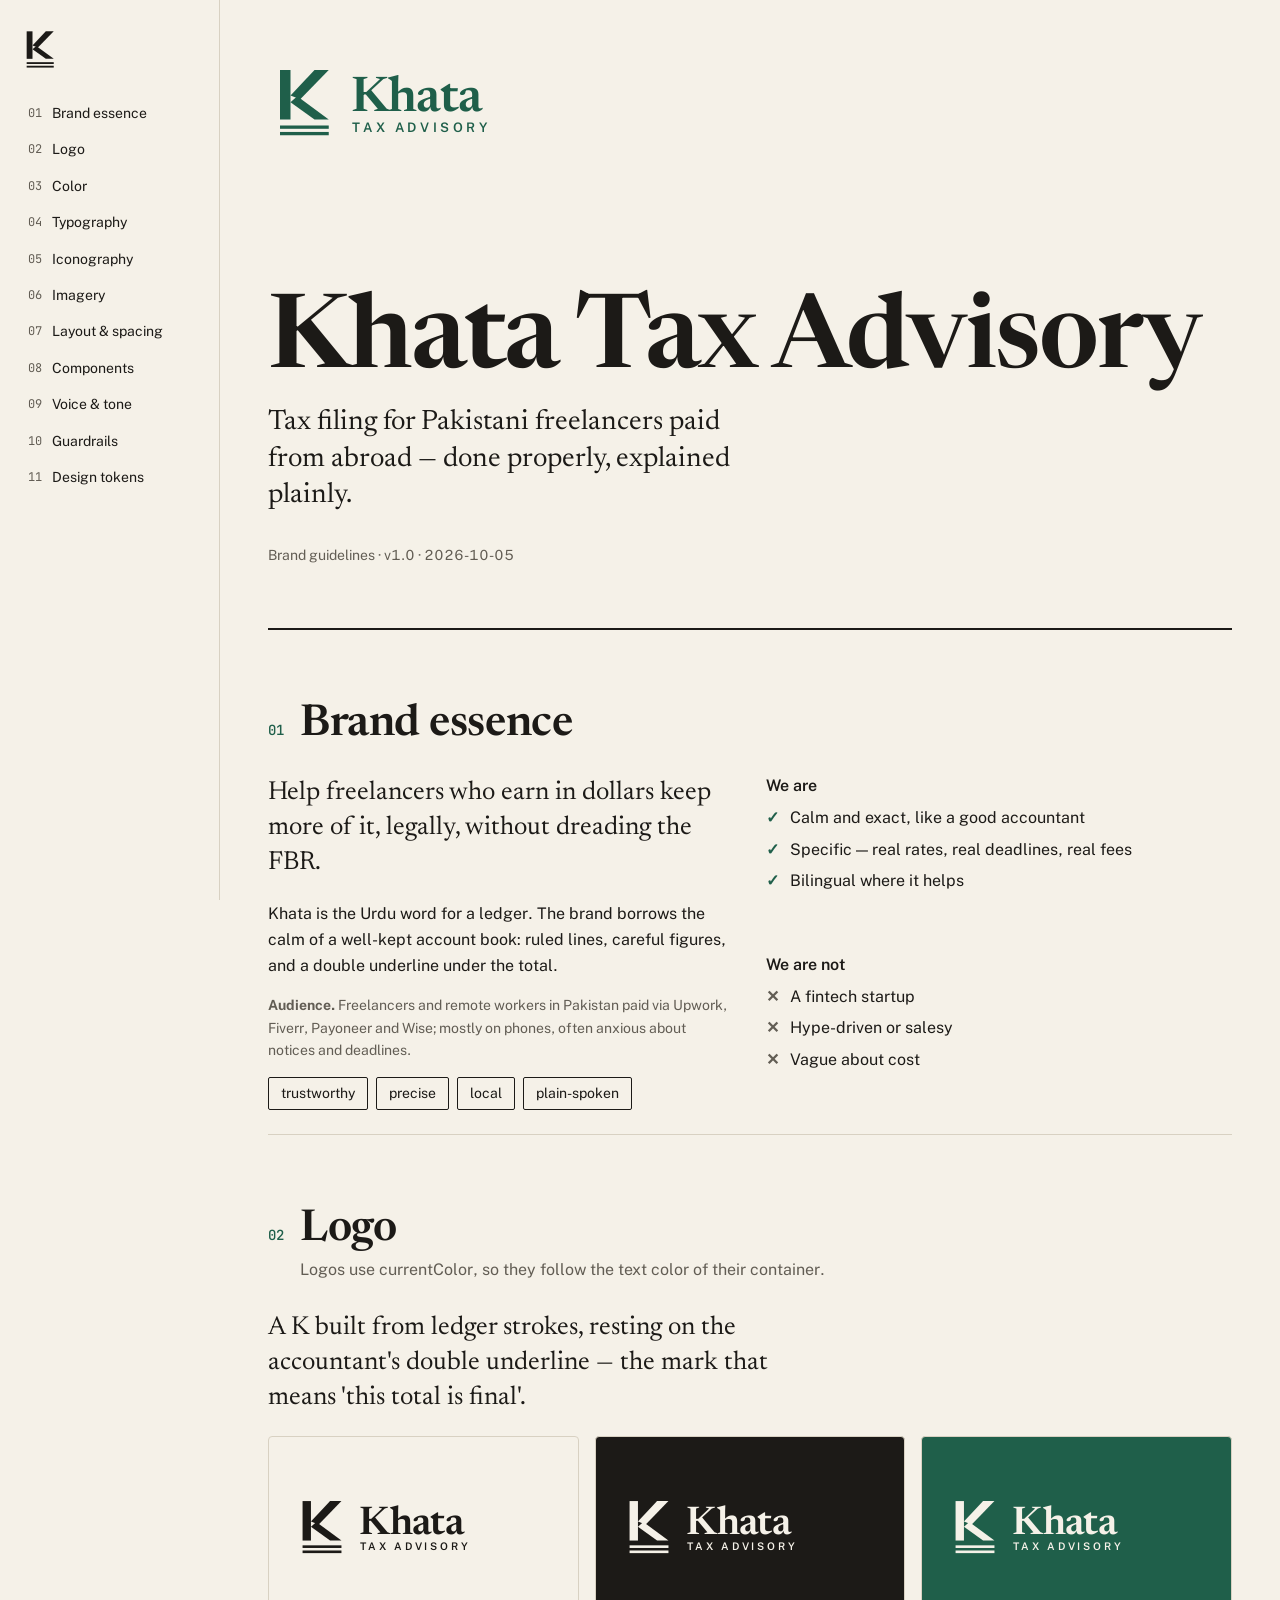
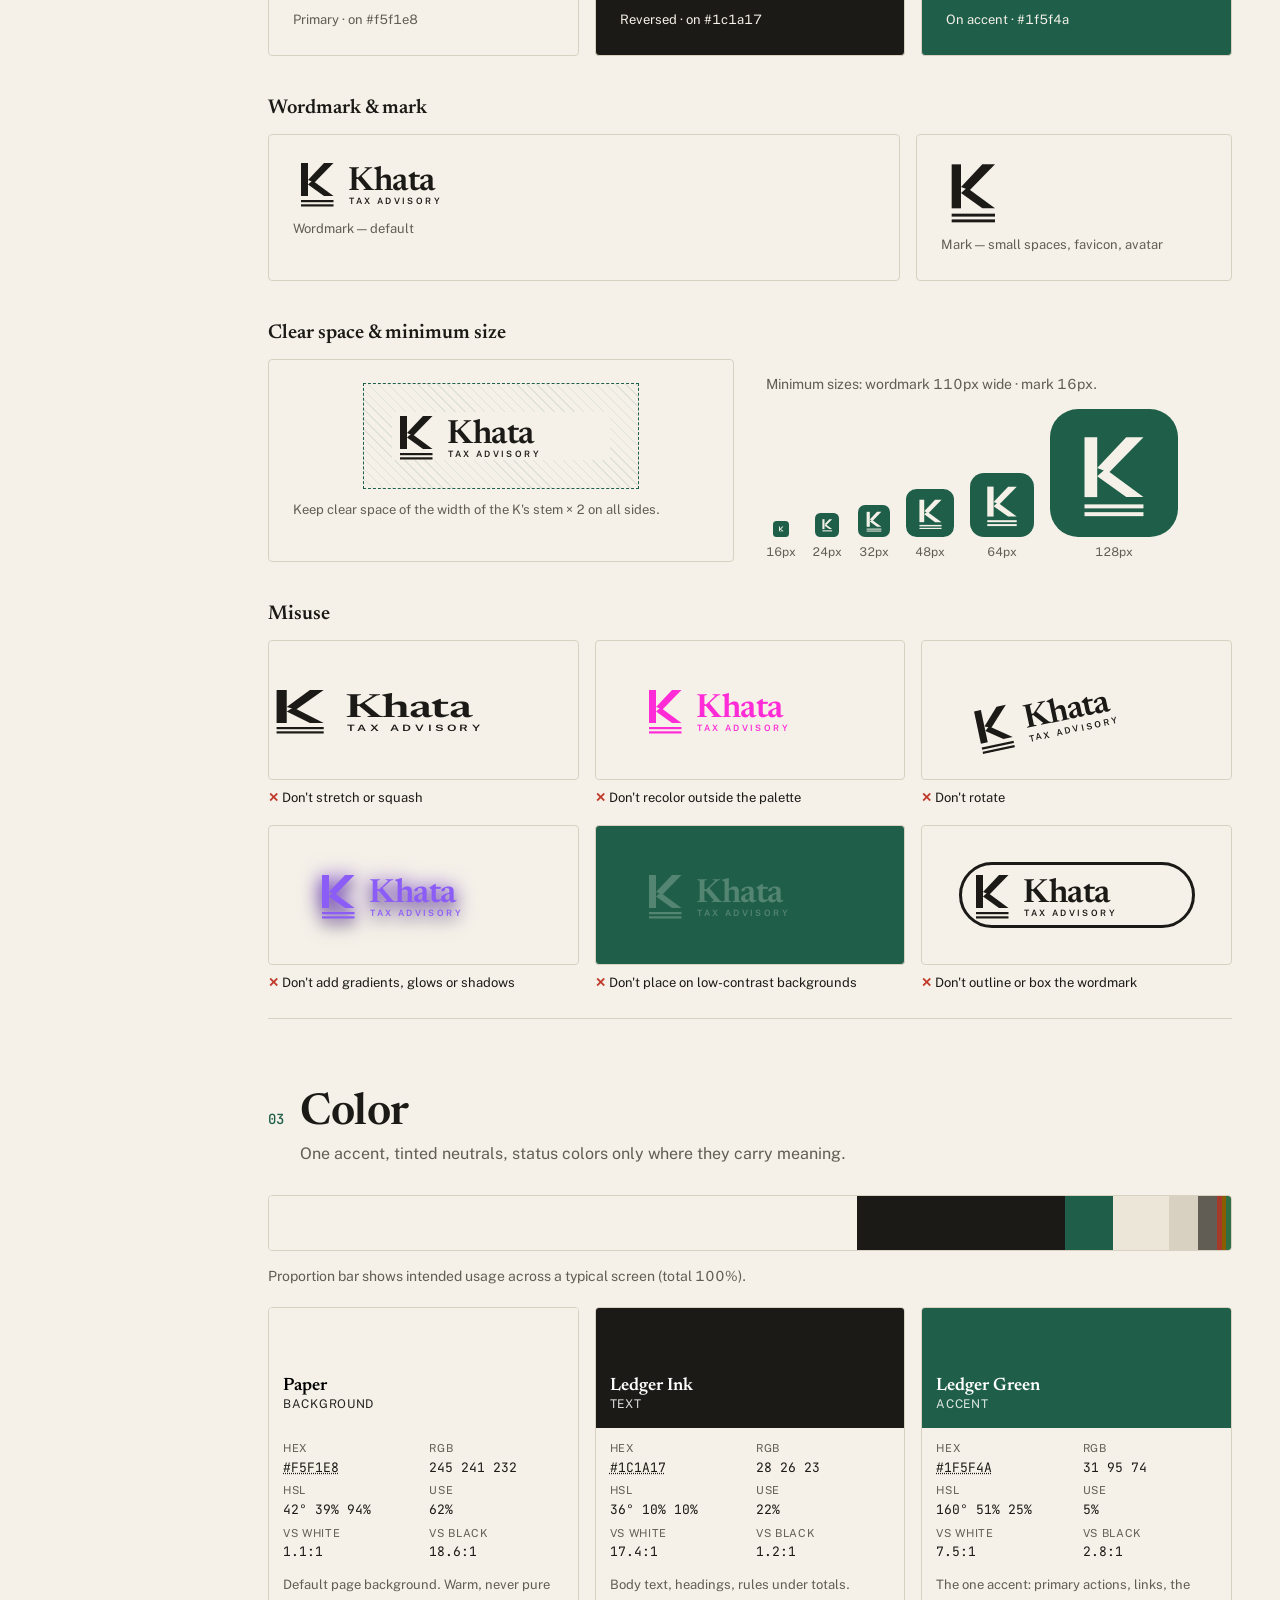
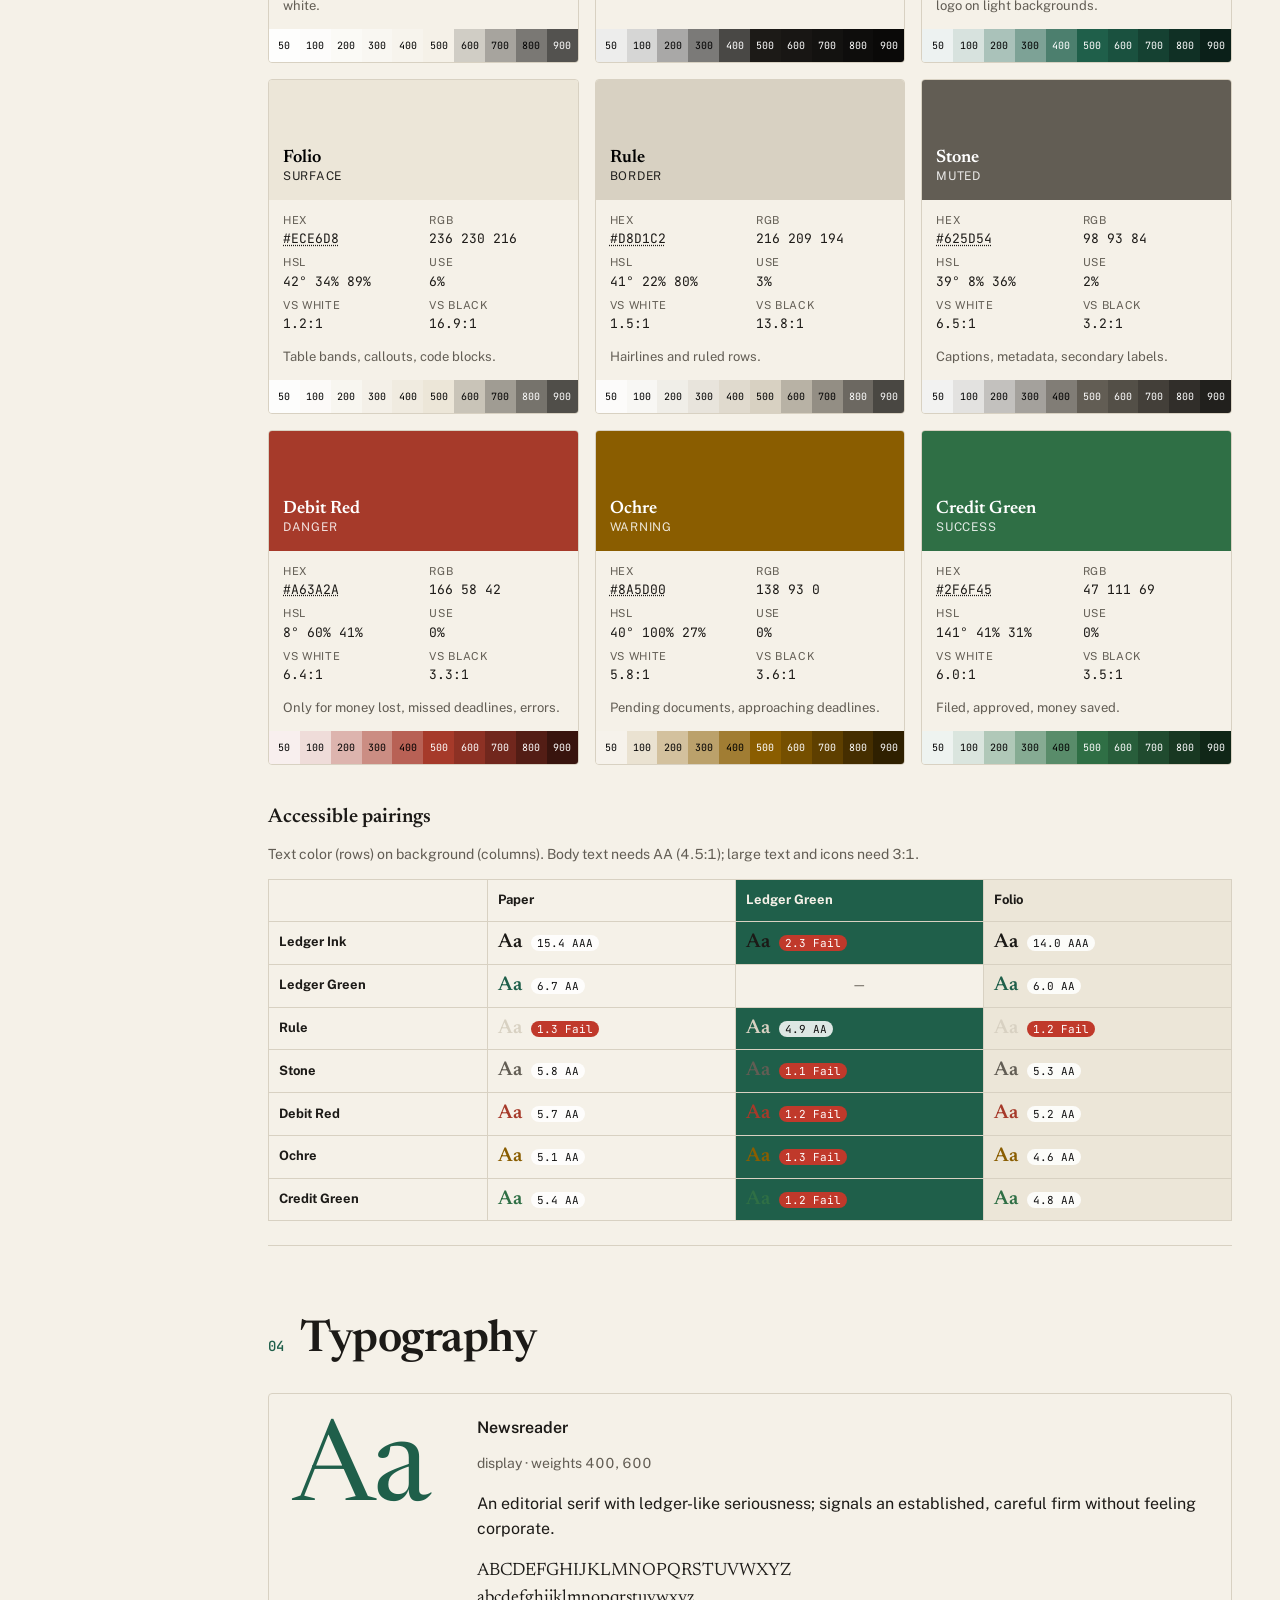
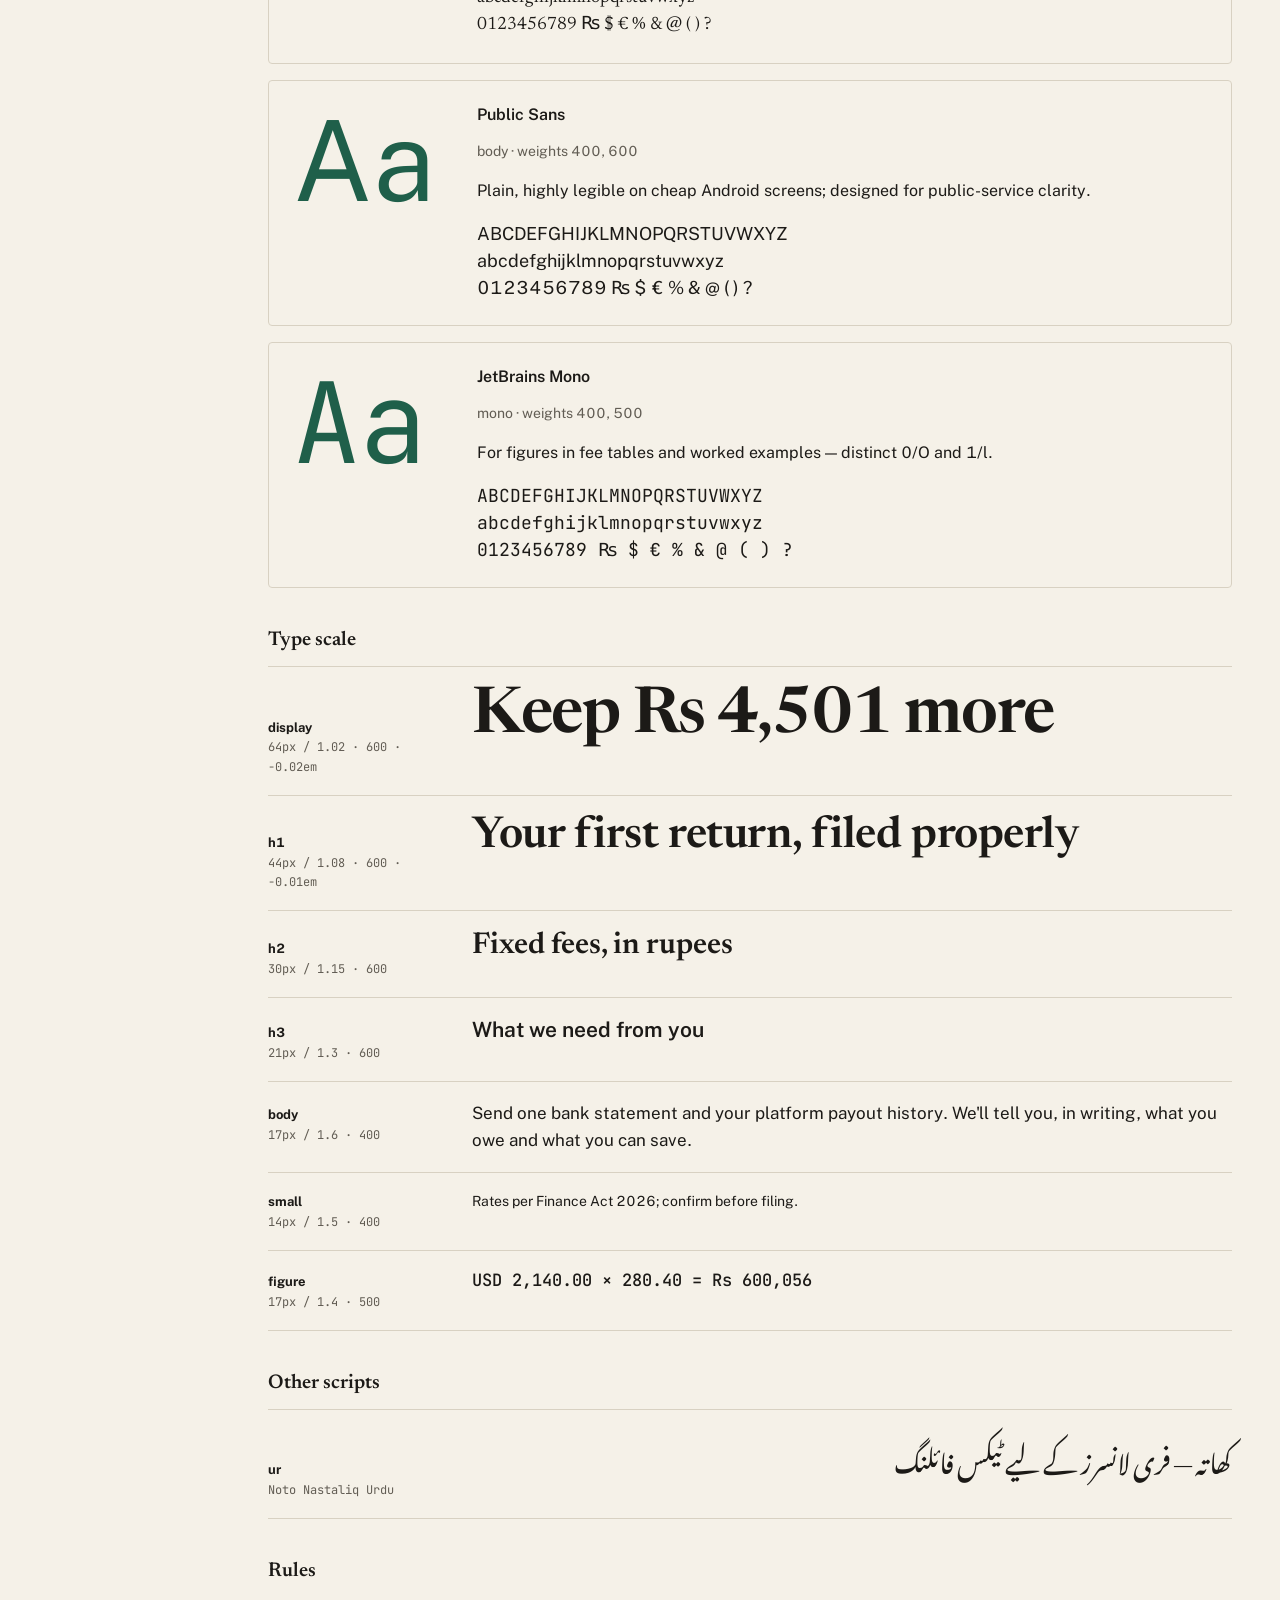
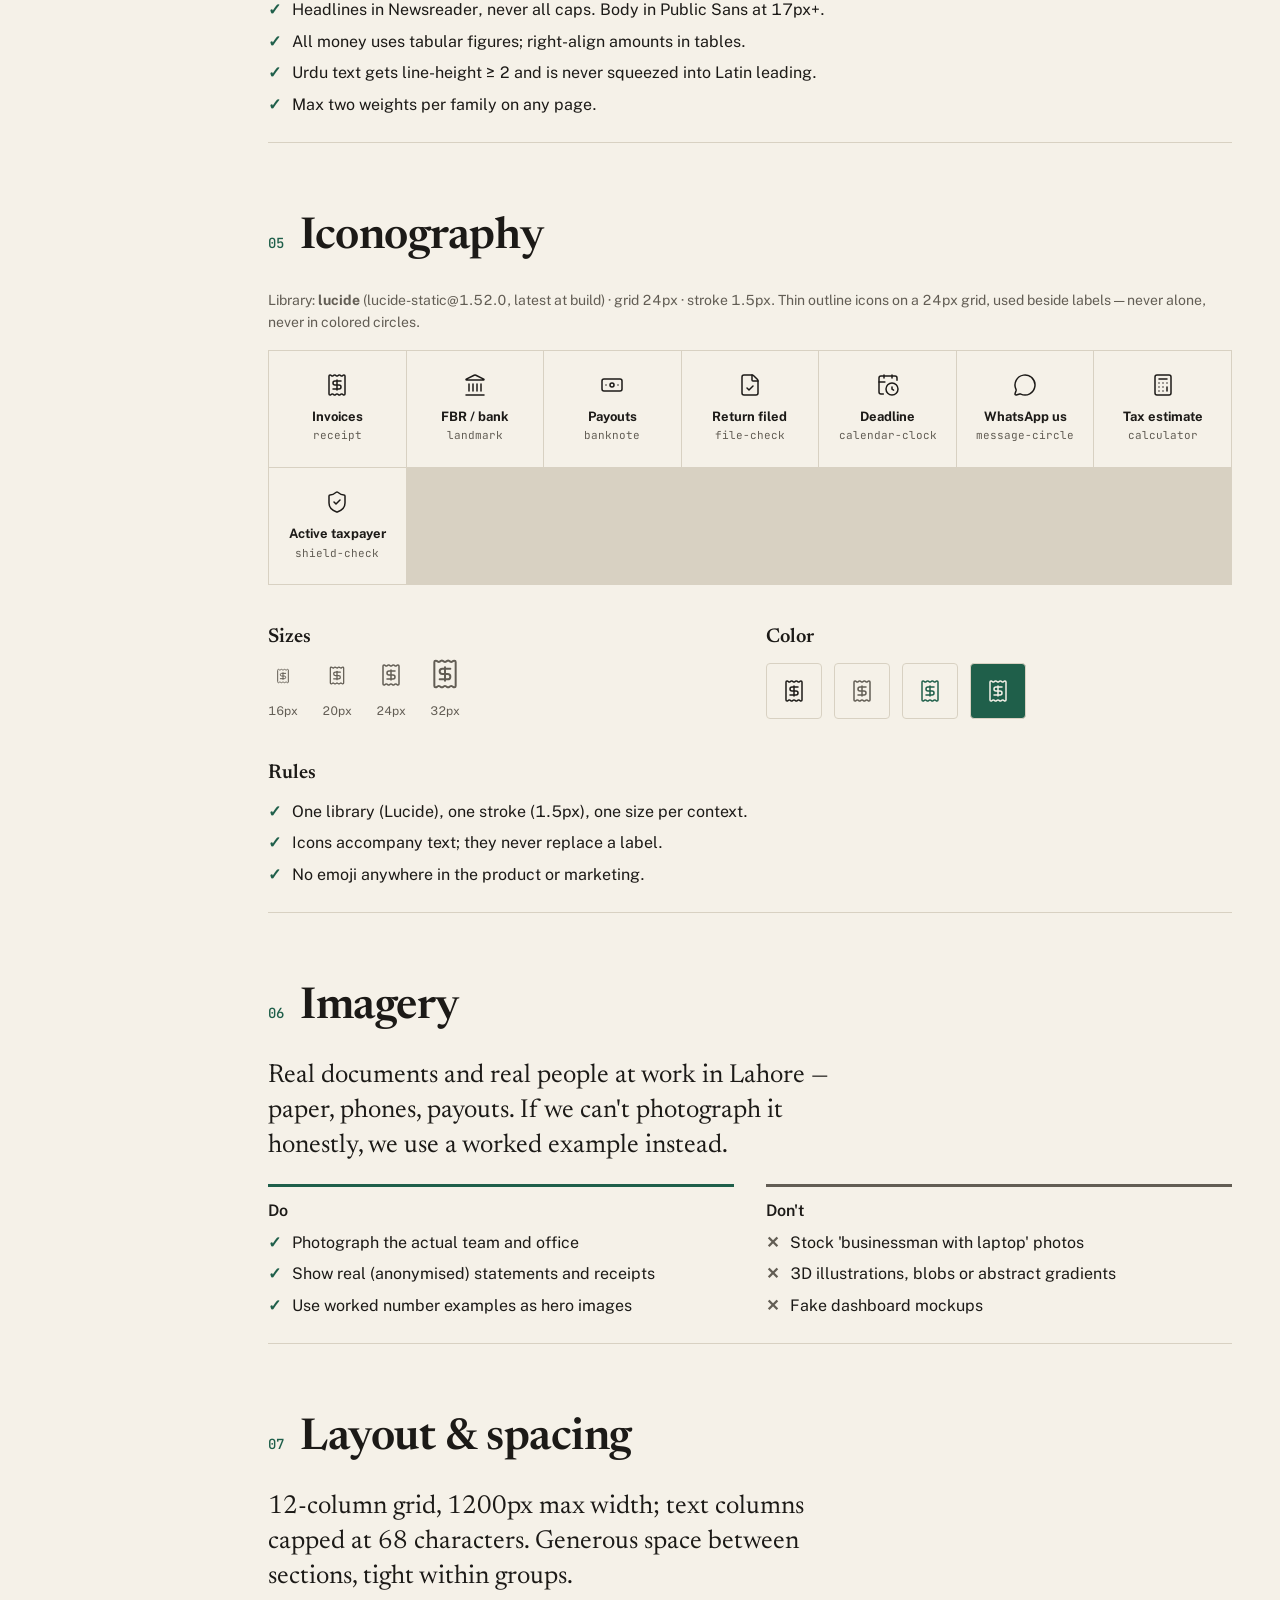
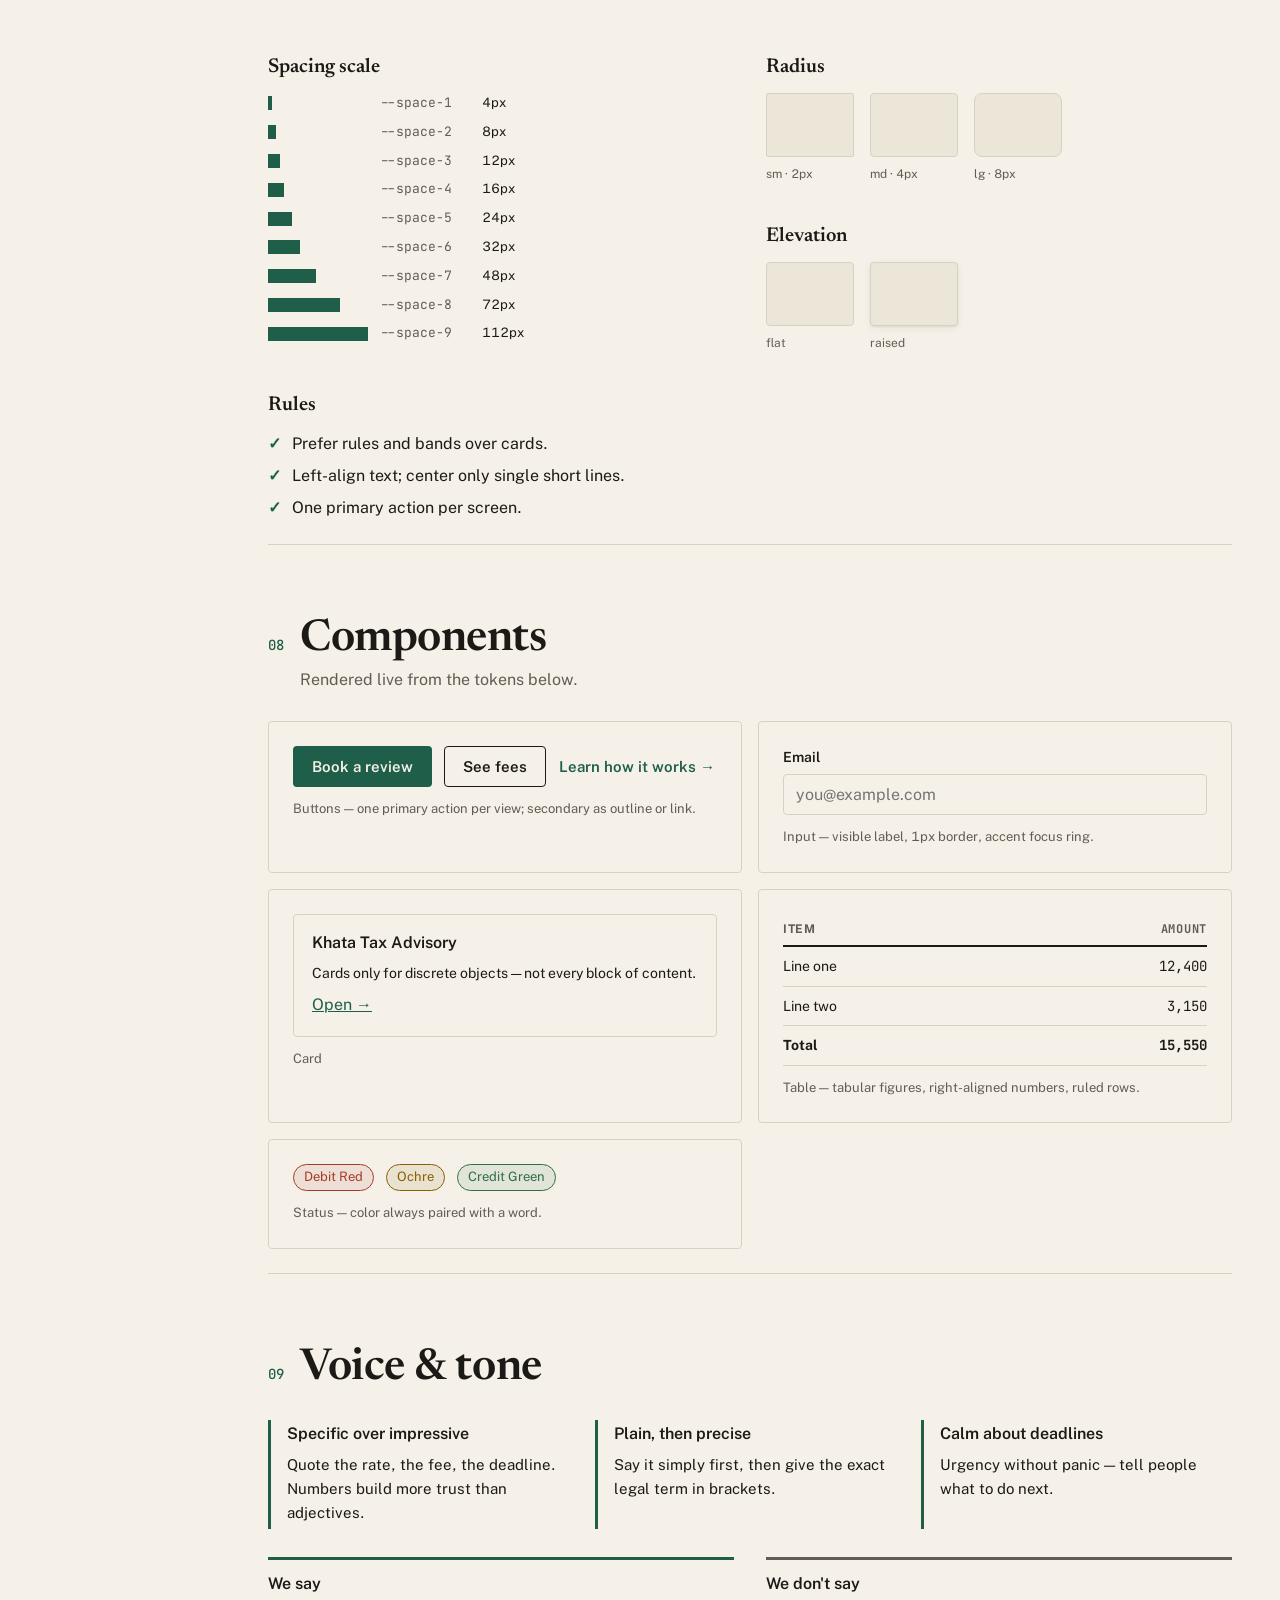
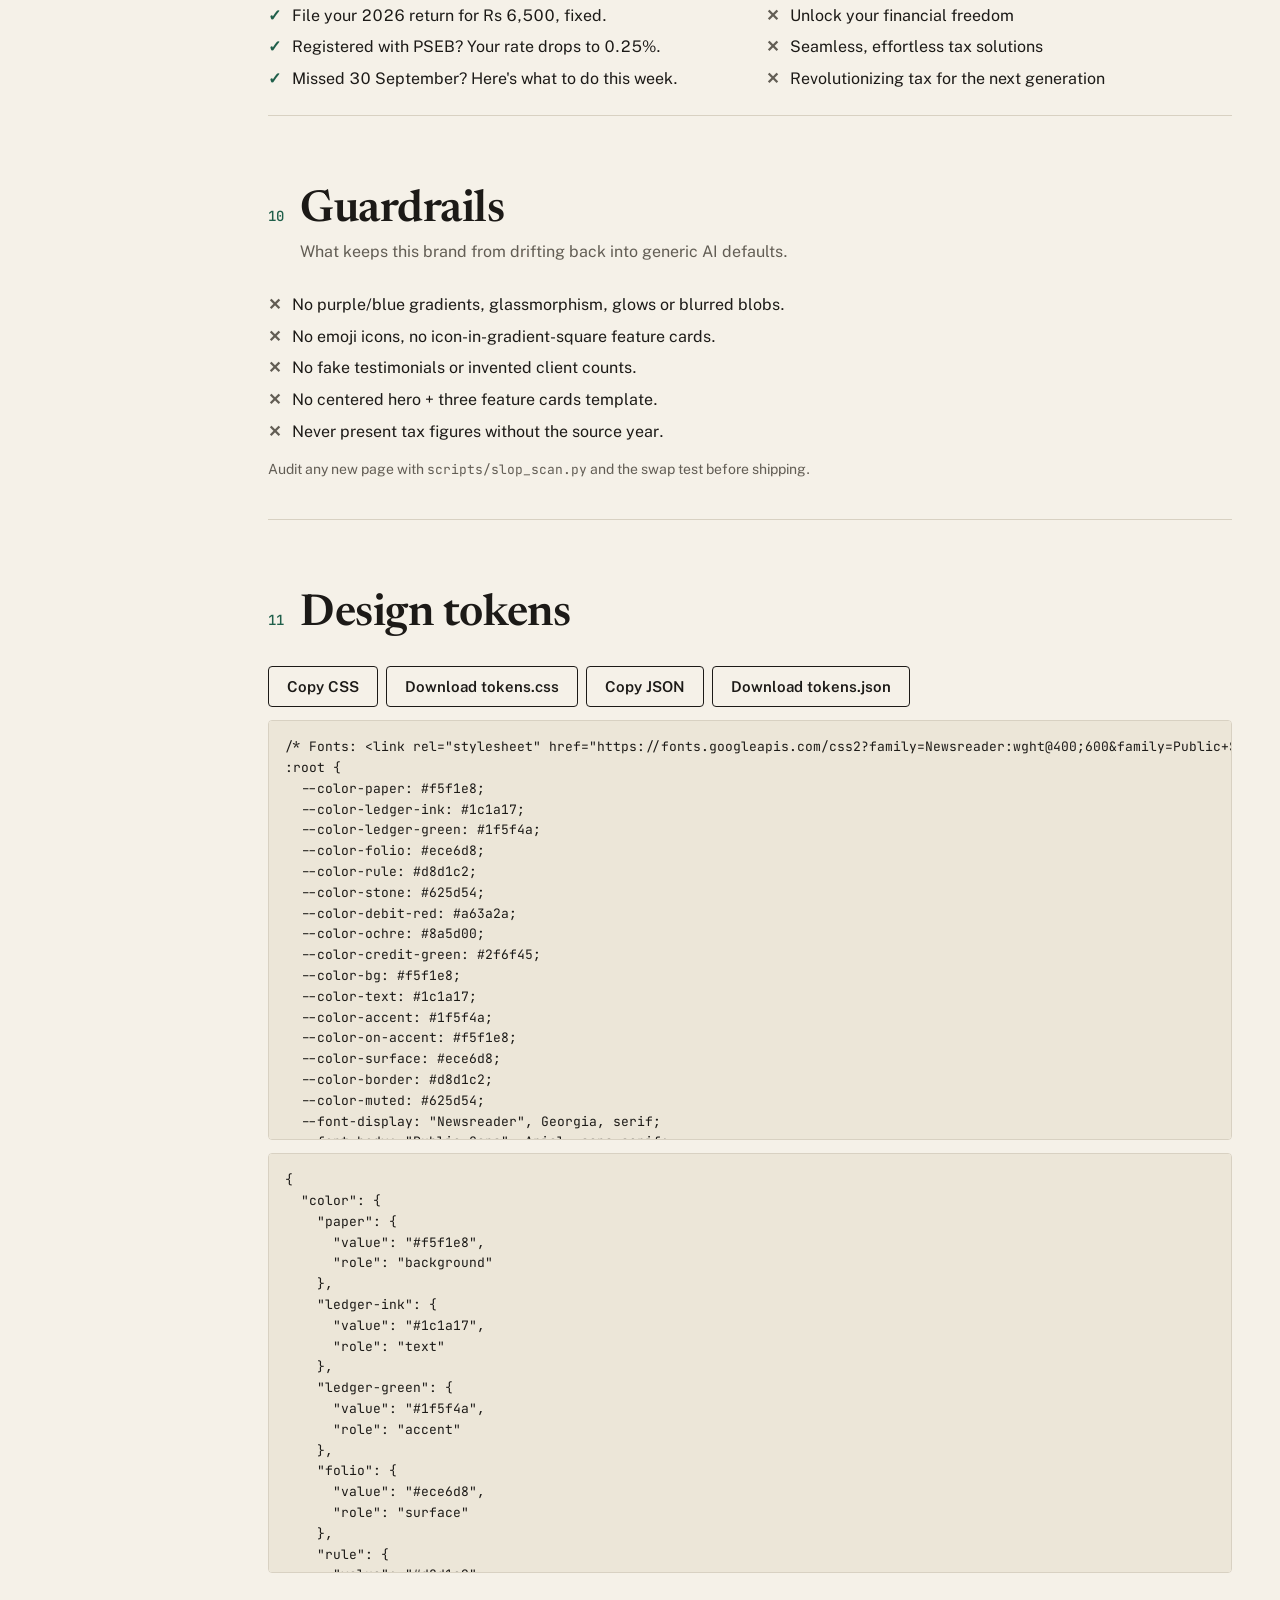
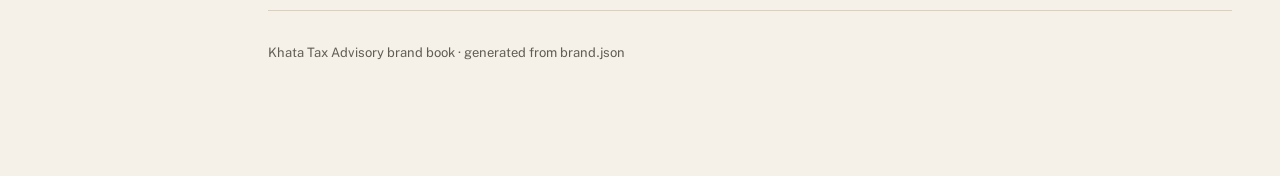
==== commit dbb1dd1b: "Enhance anti-ai-slop-design skill: update brand book and reference board descriptions; add Tailwind " ====
--- a/.claude/skills/anti-ai-slop-design/assets/example-book.html
+++ b/.claude/skills/anti-ai-slop-design/assets/example-book.html
@@ -316,7 +316,7 @@
 <div class="ts"><div class="ts-meta"><b>ur</b><span>Noto Nastaliq Urdu</span></div>
 <div class="ts-sample" lang="ur" dir="rtl" style="font-family:'Noto Nastaliq Urdu',serif;font-size:26px;line-height:2.2">کھاتہ — فری لانسرز کے لیے ٹیکس فائلنگ</div></div></div>
 <h3>Rules</h3><ul class="ticks"><li>Headlines in Newsreader, never all caps. Body in Public Sans at 17px+.</li><li>All money uses tabular figures; right-align amounts in tables.</li><li>Urdu text gets line-height ≥ 2 and is never squeezed into Latin leading.</li><li>Max two weights per family on any page.</li></ul></section><section id="icons" class="sec"><header class="sh"><span class="num">05</span><h2>Iconography</h2></header>
-<p class="meta">Library: <b>lucide</b> · grid 24px · stroke 1.5px. Thin outline icons on a 24px grid, used beside labels — never alone, never in colored circles.</p>
+<p class="meta">Library: <b>lucide</b> (lucide-static@1.52.0, latest at build) · grid 24px · stroke 1.5px. Thin outline icons on a 24px grid, used beside labels — never alone, never in colored circles.</p>
 <div class="icons"><figure class="icell"><span class="ic" style="width:24px;height:24px"><svg
  
   xmlns="http://www.w3.org/2000/svg"
